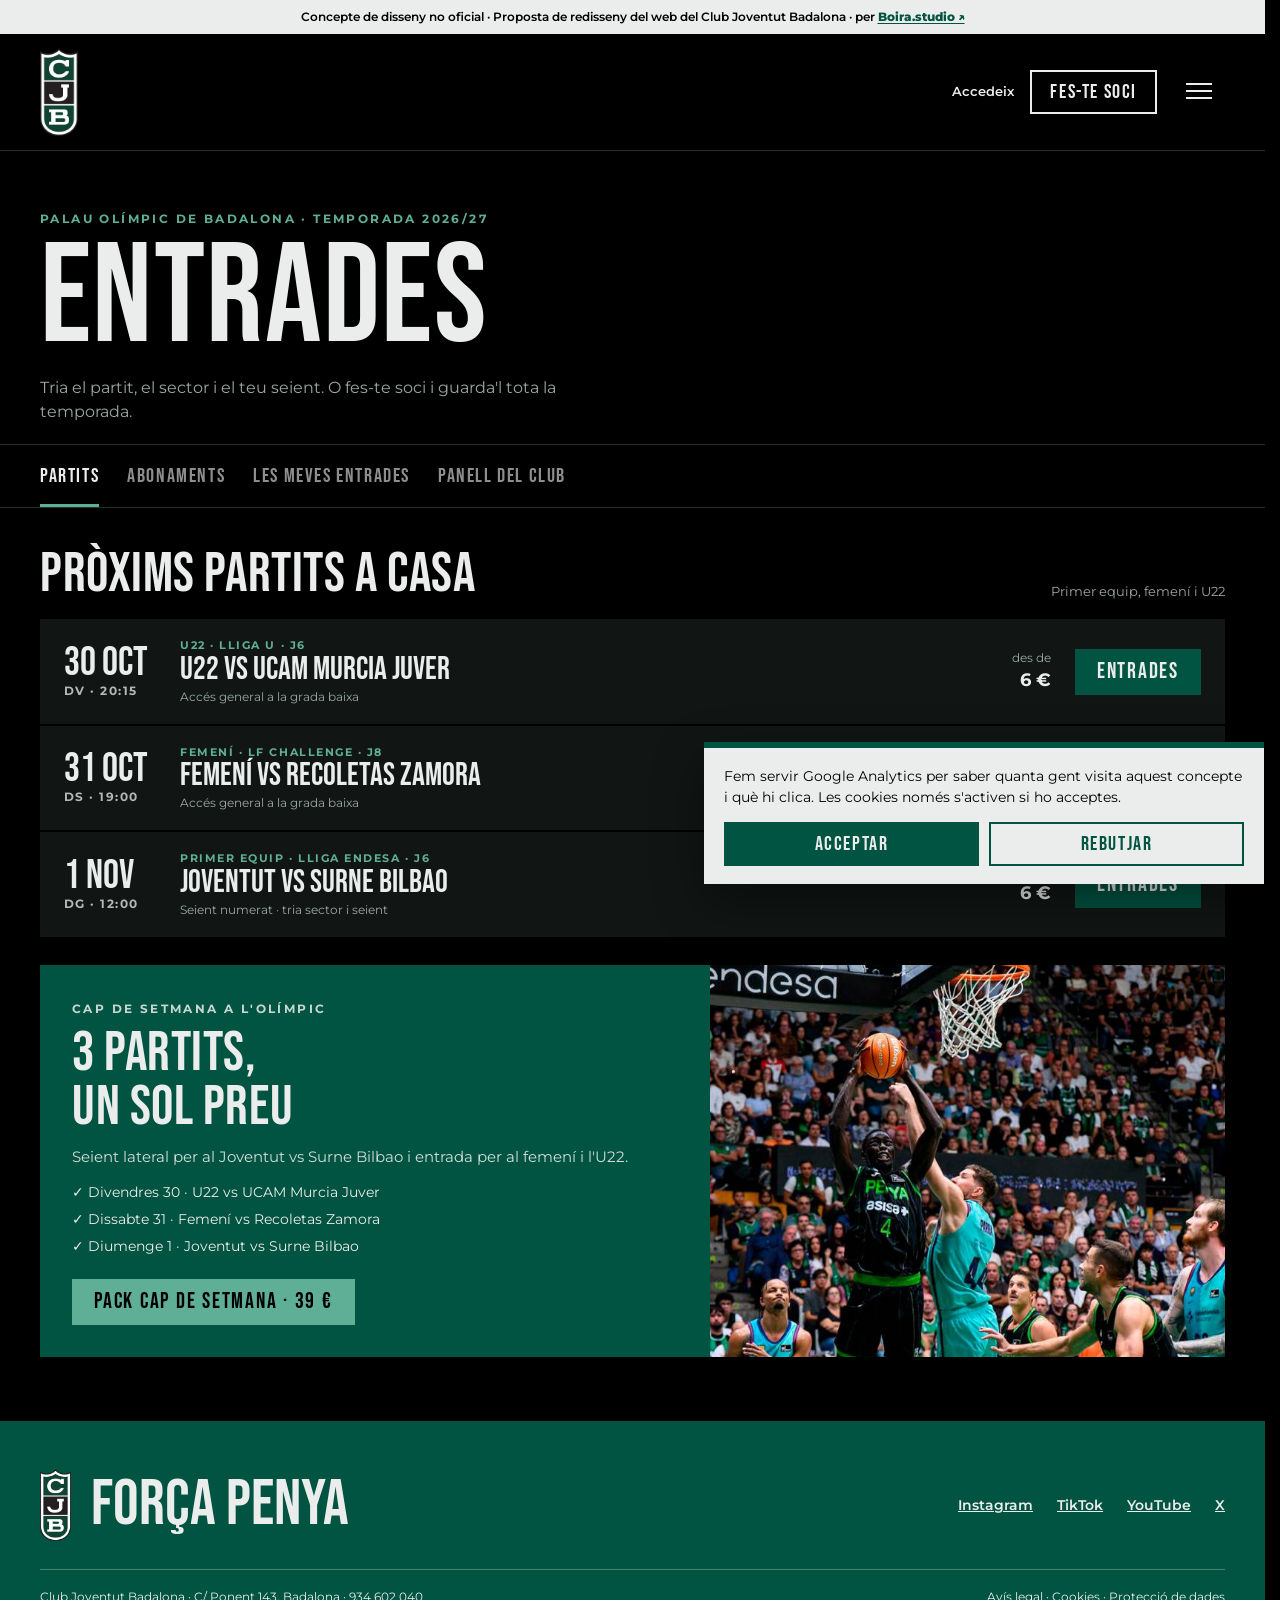
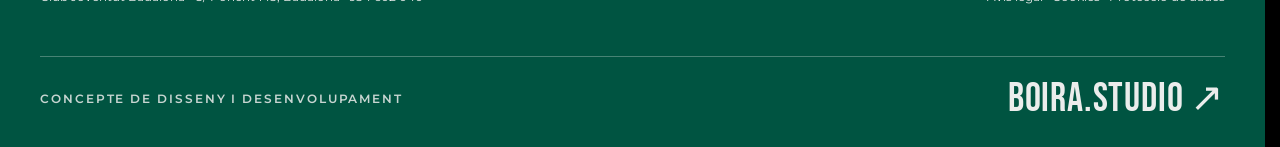
==== entrades.html @ 5206c28e "Taquilla integrada al web: entrades, pack i abonaments - entrades.html es genera a partir de index.h" ====
<!doctype html>
<html lang="ca">
<head>
<meta charset="utf-8">
<!-- Google tag (gtag.js) amb Consent Mode v2 -->
<script>
  window.dataLayer = window.dataLayer || [];
  function gtag(){dataLayer.push(arguments);}
  gtag('consent', 'default', {ad_storage:'denied', ad_user_data:'denied', ad_personalization:'denied', analytics_storage:'denied'});
  try { if (localStorage.getItem('penya-ck') === 'si') gtag('consent', 'update', {analytics_storage:'granted'}); } catch (e) {}
</script>
<script async src="https://www.googletagmanager.com/gtag/js?id=G-VJYQETF1XX"></script>
<script>
  gtag('js', new Date());

  gtag('config', 'G-VJYQETF1XX');
</script>
<meta name="viewport" content="width=device-width, initial-scale=1">
<meta name="robots" content="noindex">
<title>Entrades · Penya · Concepte de web (proposta Boira.studio)</title>
<meta name="description" content="Concepte de taquilla no oficial per al Club Joventut Badalona: tria sector i seient a l'Olímpic, packs i abonaments. Pagament simulat.">
<link rel="canonical" href="https://penya.boira.studio/entrades.html">
<meta property="og:type" content="website">
<meta property="og:site_name" content="Boira.studio">
<meta property="og:locale" content="ca_ES">
<meta property="og:url" content="https://penya.boira.studio/">
<meta property="og:title" content="Així podria ser la Penya · Concepte de web">
<meta property="og:description" content="Entrades, socis i botiga en un sol lloc, amb la marca i la història al centre. Concepte no oficial per Boira.studio.">
<meta property="og:image" content="https://penya.boira.studio/assets/og-penya.jpg">
<meta property="og:image:width" content="1200">
<meta property="og:image:height" content="630">
<meta property="og:image:alt" content="Així podria ser la Penya: concepte de web no oficial del Club Joventut Badalona">
<meta name="twitter:card" content="summary_large_image">
<meta name="twitter:title" content="Així podria ser la Penya · Concepte de web">
<meta name="twitter:description" content="Entrades, socis i botiga en un sol lloc, amb la marca i la història al centre. Concepte no oficial per Boira.studio.">
<meta name="twitter:image" content="https://penya.boira.studio/assets/og-penya.jpg">
<meta name="twitter:image:alt" content="Així podria ser la Penya: concepte de web no oficial del Club Joventut Badalona">
<link rel="icon" type="image/png" href="assets/favicon.png">
<link rel="preconnect" href="https://fonts.googleapis.com">
<link href="https://fonts.googleapis.com/css2?family=Bebas+Neue&amp;family=Montserrat:wght@400;500;600;700&amp;display=swap" rel="stylesheet">
<style>
body{margin:0;background:#000000}
a{color:#EBEDEC}a:hover{color:#ffffff}
.wrap{max-width:1280px;margin:0 auto;padding:0 40px;box-sizing:border-box}
.cd{display:grid;grid-template-columns:repeat(4,minmax(0,1fr));gap:2px}
.score{display:grid;grid-template-columns:minmax(0,1fr) auto minmax(0,1fr) auto;gap:24px;align-items:center}
.cal{display:grid;grid-template-columns:repeat(auto-fill,minmax(230px,1fr));gap:2px}
.wk{display:grid;grid-template-columns:repeat(3,minmax(0,1fr));gap:2px}
.g2{display:grid;grid-template-columns:minmax(0,1fr) minmax(0,1fr);gap:2px}
.g3{display:grid;grid-template-columns:repeat(3,minmax(0,1fr));gap:2px}
.g4{display:grid;grid-template-columns:repeat(4,minmax(0,1fr));gap:2px}
.spot{display:grid;grid-template-columns:minmax(0,1fr) minmax(0,1fr);align-items:stretch}
.arena{display:grid;grid-template-columns:minmax(0,1.5fr) minmax(0,1fr);gap:48px;align-items:center}
.facts{display:grid;grid-template-columns:repeat(2,minmax(0,1fr));gap:2px}
.stage{height:600px;perspective:1600px;display:flex;align-items:center;justify-content:center;overflow:hidden}
.scale3d{transform-style:preserve-3d}
@keyframes spinz{from{transform:rotateZ(0deg)}to{transform:rotateZ(360deg)}}
.spin{position:relative;width:640px;height:520px;transform-style:preserve-3d;animation:spinz 36s linear infinite}
.nospin{position:relative;width:640px;height:520px;transform-style:preserve-3d;transform:rotateZ(-24deg)}
.sm-hide{display:flex}
@media (max-width:900px){
.g2,.g3,.spot,.arena,.wk{grid-template-columns:minmax(0,1fr)}
.g4,.cd{grid-template-columns:repeat(2,minmax(0,1fr))}
.score{grid-template-columns:minmax(0,1fr) auto}
.wrap{padding:0 16px}
.sm-hide{display:none}
.stage{height:380px}
.scale3d{zoom:0.55}
}
</style>
<style>
.seg{background:#000000;color:#EBEDEC;border:0;padding:12px 20px;min-height:44px;font-family:'Bebas Neue',sans-serif;font-size:20px;letter-spacing:0.08em;cursor:pointer}
.seg[aria-pressed="true"]{background:#005441}
.seg:focus-visible,#btn-roof:focus-visible,#btn-spin:focus-visible,a:focus-visible{outline:2px solid #5fae96;outline-offset:2px}
#site-header{position:absolute}
html,body{overflow-x:hidden}
img,video,canvas{max-width:100%}
@media (max-width:1100px){
h1{font-size:112px !important}
h2{font-size:clamp(56px,8vw,96px) !important}
}
@media (max-width:760px){
.bl{display:none}
#site-header>.wrap{height:72px !important}
#site-header img{height:58px !important}
section{padding-top:56px !important;padding-bottom:56px !important}
section:first-of-type{padding-top:106px !important;padding-bottom:0 !important;min-height:0 !important;flex-direction:column !important;align-items:stretch !important;background:#000000}
section:first-of-type>img{position:relative !important;inset:auto !important;height:300px !important;object-position:52% 35% !important;-webkit-mask-image:linear-gradient(180deg,#000 72%,transparent);mask-image:linear-gradient(180deg,#000 72%,transparent)}
section:first-of-type>div:not(.wrap){display:none !important}
section:first-of-type .wrap{position:relative !important;bottom:auto !important;margin-top:-28px}
section:first-of-type .wrap{padding-bottom:20px !important;gap:14px !important}
section:first-of-type .wrap>span{font-size:10px !important;padding:6px 10px !important}
section:first-of-type .wrap>div{gap:12px !important}
section:first-of-type .cd{grid-template-columns:repeat(4,minmax(0,1fr)) !important;max-width:none !important;flex:1 1 100% !important}
section:first-of-type .cd{display:flex !important;flex-wrap:nowrap !important;max-width:none !important;flex:0 0 auto !important;width:auto !important;gap:1px !important;align-self:flex-start}
section:first-of-type .cd>div{display:flex !important;align-items:baseline !important;gap:3px !important;padding:7px 9px !important;white-space:nowrap}
section:first-of-type .cd>div>div:first-child{font-size:22px !important;line-height:1 !important}
section:first-of-type .cd>div>div:last-child{font-size:8px !important;letter-spacing:0.06em !important}
section:first-of-type .wrap>div>div:last-child{width:100%}
section:first-of-type .wrap>div>div:last-child a{padding:14px 20px !important;font-size:22px !important}
section:first-of-type .wrap>div>div:last-child span{font-size:12px !important}
h1{font-size:clamp(52px,16vw,68px) !important}
h2{font-size:clamp(44px,13vw,60px) !important;line-height:0.9 !important}
h3{font-size:44px !important}
p{font-size:16px !important}
.cd>div>div:first-child{font-size:40px !important}
.cd>div{padding:10px 6px !important}
.g4>a{height:260px !important}
.g3>a{height:300px !important}
.wk>div{height:260px !important}
.spot>img{height:420px !important}
.spot>div{padding:40px 16px !important}
.spot span[aria-hidden]{font-size:300px !important}
section.spot{padding:0 !important}
.spot>div{padding:36px 16px 40px !important;gap:18px !important}
.spot>div>div:last-child{gap:10px !important;flex-wrap:nowrap !important}
.spot>div>div:last-child>a{padding:13px 16px !important;font-size:19px !important;white-space:nowrap}
.arena>div:first-child>div:first-child{height:400px !important}
#olimpic .facts span:first-child{font-size:36px !important}
.g2>div{padding:28px 20px !important}
.g2{margin-top:-40px !important}
.g4:has(img[style*="contain"]){display:flex !important;overflow-x:auto;scroll-snap-type:x mandatory;-webkit-overflow-scrolling:touch;gap:10px !important;margin-right:-16px;padding-right:16px;scrollbar-width:none}
.g4:has(img[style*="contain"])::-webkit-scrollbar{display:none}
.g4:has(img[style*="contain"])>a{flex:0 0 78% !important;scroll-snap-align:start}
.g4 .pimg{height:320px !important}
.g4:has(img[style*="contain"])>a>span:first-of-type{font-size:16px !important}
.g4:has(img[style*="contain"])>a>span:last-of-type{font-size:32px !important}
.score span{font-size:26px !important}
footer span[style*="font-size: 64px"]{font-size:40px !important}
}

.burger{display:none;position:relative;width:44px;height:44px;border:0;background:transparent;cursor:pointer;padding:0;flex:0 0 auto}
.burger span{position:absolute;left:10px;right:10px;height:2px;background:#EBEDEC;transition:transform .45s cubic-bezier(.7,0,.2,1),opacity .25s,top .45s cubic-bezier(.7,0,.2,1)}
.burger span:nth-child(1){top:14px}.burger span:nth-child(2){top:21px}.burger span:nth-child(3){top:28px}
body.menu-open .burger span:nth-child(1){top:21px;transform:rotate(45deg)}
body.menu-open .burger span:nth-child(2){opacity:0}
body.menu-open .burger span:nth-child(3){top:21px;transform:rotate(-45deg)}
.menu{position:fixed;inset:0;z-index:55;visibility:hidden;background:#005441 url(assets/grada_poster.jpg) center/cover no-repeat;clip-path:circle(0% at var(--mx,calc(100% - 38px)) var(--my,70px));transition:clip-path .7s cubic-bezier(.7,0,.2,1),visibility 0s linear .7s}
.menu::before{content:"";position:absolute;inset:0;background:linear-gradient(160deg,rgba(0,84,65,.92) 0%,rgba(0,40,31,.82) 45%,rgba(0,0,0,.9) 100%)}
body.menu-open .menu{visibility:visible;clip-path:circle(150% at var(--mx,calc(100% - 38px)) var(--my,70px));transition:clip-path .8s cubic-bezier(.7,0,.2,1),visibility 0s}
.menu-in{position:relative;height:100%;display:flex;flex-direction:column;justify-content:center;gap:28px;padding:120px 24px 32px;box-sizing:border-box;font-family:Montserrat,sans-serif}
.menu ul{list-style:none;margin:0;padding:0;display:flex;flex-direction:column;gap:2px}
.menu ul a{display:inline-block;font-family:'Bebas Neue',sans-serif;font-size:min(52px,6.6vh);line-height:1.02;color:#EBEDEC;text-decoration:none;opacity:0;transform:translateY(40px) skewY(4deg);transition:opacity .5s,transform .6s cubic-bezier(.2,.8,.2,1),color .2s}
.menu ul a:hover{color:#5fae96}
body.menu-open .menu ul a{opacity:1;transform:none}
.menu ul li:nth-child(1) a{transition-delay:.25s}.menu ul li:nth-child(2) a{transition-delay:.3s}.menu ul li:nth-child(3) a{transition-delay:.35s}.menu ul li:nth-child(4) a{transition-delay:.4s}.menu ul li:nth-child(5) a{transition-delay:.45s}.menu ul li:nth-child(6) a{transition-delay:.5s}.menu ul li:nth-child(7) a{transition-delay:.55s}.menu ul li:nth-child(8) a{transition-delay:.6s}
.menu-cta,.menu-foot{display:flex;gap:10px;flex-wrap:wrap;opacity:0;transform:translateY(20px);transition:opacity .5s .6s,transform .6s .6s}
body.menu-open .menu-cta,body.menu-open .menu-foot{opacity:1;transform:none}
.m-btn{flex:1 1 140px;text-align:center;border:2px solid #EBEDEC;color:#EBEDEC;text-decoration:none;padding:14px;font-family:'Bebas Neue',sans-serif;font-size:22px;letter-spacing:.08em}
.m-solid{background:#EBEDEC;color:#005441}
.menu-foot{gap:18px;font-size:13px;font-weight:600}.menu-foot a{color:#EBEDEC}
body.menu-open{overflow:hidden}
html{scrollbar-gutter:stable}
.burger{display:block}
#site-header nav{display:none !important}
#site-header a.sm-hide{display:inline-flex !important}
@media (max-width:420px){#site-header .wrap>div:last-child{gap:10px !important}#site-header a[href="#socis"]{padding:8px 12px !important;font-size:17px !important}}
.menu-side{display:flex;flex-direction:column;gap:22px}
@media (min-width:761px){
.burger{width:52px;height:52px}
#site-header>.wrap{height:116px !important}
#site-header img{height:88px !important}
.burger span{left:13px;right:13px}.burger span:nth-child(1){top:17px}.burger span:nth-child(2){top:24px}.burger span:nth-child(3){top:31px}
body.menu-open .burger span:nth-child(1),body.menu-open .burger span:nth-child(3){top:24px}
.menu-in{max-width:1280px;margin:0 auto;padding:150px 40px 56px;flex-direction:row;align-items:flex-end;justify-content:space-between;gap:48px}
.menu ul a{font-size:clamp(48px,min(6.4vw,10vh),104px);line-height:.96}
.menu-side{width:340px;padding-bottom:12px}
}
.menu::before{z-index:1}
.menu-in{z-index:2}
.menu-media{display:none}
@media (min-width:761px) and (hover:hover){
.menu-media{display:block;position:absolute;inset:0;z-index:0;overflow:hidden}
.menu-media img{position:absolute;inset:0;width:100%;height:100%;object-fit:cover;opacity:0;transform:scale(1.08);filter:grayscale(.2);transition:opacity .7s ease,transform 1.6s cubic-bezier(.2,.8,.2,1)}
.menu-media img.on{opacity:1;transform:scale(1)}
.menu ul:hover a{color:rgba(235,237,236,.32)}
.menu ul a:hover{color:#EBEDEC !important}
.menu ul a{position:relative}
.menu ul a::after{content:"";position:absolute;left:0;bottom:6px;height:4px;width:100%;background:#5fae96;transform:scaleX(0);transform-origin:left;transition:transform .45s cubic-bezier(.2,.8,.2,1)}
.menu ul a:hover::after{transform:scaleX(1)}
}
@media (hover:hover){
a[style*="overflow: hidden"]>img{transition:transform 1.4s cubic-bezier(.2,.8,.2,1),filter .6s}
a[style*="overflow: hidden"]:hover>img{transform:scale(1.06);filter:saturate(1.12) contrast(1.04)}
a[style*="overflow: hidden"]>div[style*="bottom"]{transition:transform .5s cubic-bezier(.2,.8,.2,1)}
a[style*="overflow: hidden"]:hover>div[style*="bottom"]{transform:translateY(-6px)}
a[style*="overflow: hidden"]::after{content:"";position:absolute;left:0;bottom:0;height:4px;width:100%;background:#5fae96;transform:scaleX(0);transform-origin:left;transition:transform .6s cubic-bezier(.2,.8,.2,1)}
a[style*="overflow: hidden"]:hover::after{transform:scaleX(1)}
a:has(.pimg){transition:transform .45s cubic-bezier(.2,.8,.2,1),box-shadow .45s}
a:has(.pimg):hover{transform:translateY(-6px);box-shadow:0 18px 40px rgba(0,0,0,.45)}
.pimg .worn{clip-path:circle(0% at var(--x,50%) var(--y,50%));transition:clip-path .8s cubic-bezier(.2,.8,.2,1)}
.pimg .worn-img{transform:scale(1.12);transition:transform 1.4s cubic-bezier(.2,.8,.2,1)}
a:hover .pimg .worn{clip-path:circle(142% at var(--x,50%) var(--y,50%))}
a:hover .pimg .worn-img{transform:scale(1)}
.pimg .prod{transition:transform .9s cubic-bezier(.2,.8,.2,1)}
a:hover .pimg .prod{transform:scale(.92)}
.spot>img{transition:filter .8s}
.spot:hover>img{filter:contrast(1.06) saturate(1.1)}
}
@media (prefers-reduced-motion:reduce){.menu,.menu ul a,.menu-cta,.menu-foot,.burger span{transition:none !important}}

a[style*="padding"][style*="background"],a[style*="border: 2px solid"],.m-btn,.seg,#btn-roof,#btn-spin{transition:background-color .25s ease,color .25s ease,border-color .25s ease}
a[style*="background: #005441"][style*="padding"]:hover,a[style*="background:#005441"][style*="padding"]:hover,
a[style*="background: #000000"][style*="padding"]:hover,
a[style*="background: #5fae96"]:hover,
a[style*="border: 2px solid #EBEDEC"]:hover,
.m-btn:hover,#btn-roof:hover,#btn-spin:hover{background:#EBEDEC !important;color:#005441 !important;border-color:#EBEDEC !important}
div[style*="background: #EBEDEC"] a[style*="background: #005441"]:hover,.m-solid:hover{background:#000000 !important;color:#EBEDEC !important;border-color:#000000 !important}
.seg[aria-pressed="false"]:hover{background:#1f2a27}
.shop-nav{display:none;gap:8px}
.shop-arrow{width:52px;height:52px;border:2px solid rgba(235,237,236,.6);background:transparent;color:#EBEDEC;font-size:22px;cursor:pointer;transition:background .25s,border-color .25s}
.shop-arrow:hover{background:#005441;border-color:#005441}
@media (min-width:761px){
.shop-nav{display:flex}
.g4:has(img[style*="contain"]){display:flex !important;overflow-x:auto;scroll-snap-type:x mandatory;scroll-behavior:smooth;gap:16px !important;scrollbar-width:none;padding-bottom:12px}
.g4:has(img[style*="contain"])::-webkit-scrollbar{display:none}
.g4:has(img[style*="contain"])>a{flex:0 0 calc((100% - 32px) / 2.6) !important;scroll-snap-align:start;padding:0 0 22px !important;gap:14px !important}
.g4 .pimg{height:auto !important;aspect-ratio:1/1;width:100%}
.g4:has(img[style*="contain"])>a>span{padding:0 22px}
.g4:has(img[style*="contain"])>a>span:first-of-type{font-size:18px !important}
.g4:has(img[style*="contain"])>a>span:last-of-type{font-size:34px !important}
}

.pimg{position:relative;overflow:hidden;background:#ffffff;width:100%;height:240px;flex:0 0 auto}
.pimg>img.prod{position:absolute;inset:0;width:100% !important;height:100% !important;object-fit:contain}
.pimg .worn{position:absolute;inset:0;overflow:hidden}
.pimg .worn-img{position:absolute;inset:0;width:100%;height:100%;object-fit:cover}
.pimg .worn-tag{position:absolute;left:12px;bottom:12px;background:#005441;color:#EBEDEC;font-family:Montserrat,sans-serif;font-size:11px;font-weight:700;letter-spacing:.14em;text-transform:uppercase;padding:6px 10px}
</style>
<style>
@media (max-width:760px){
#marcador{display:none !important}
#calendari{padding-top:40px !important;padding-bottom:40px !important}
#calendari .wrap{gap:14px !important}
#calendari h2{font-size:44px !important}
#calendari [role="group"]{flex-wrap:nowrap !important;overflow-x:auto;scrollbar-width:none;background:transparent !important;gap:6px !important;margin:0 -16px;padding:0 16px;width:calc(100% + 32px);box-sizing:border-box}
#calendari [role="group"]::-webkit-scrollbar{display:none}
#calendari .seg{flex:0 0 auto;min-height:34px;padding:7px 12px;font-size:15px;border:1px solid rgba(235,237,236,.35)}
#calendari .seg[aria-pressed="true"]{border-color:#005441}
#match-list>div{display:grid !important;grid-template-columns:auto minmax(0,1fr) auto;gap:4px 12px !important;padding:12px 14px !important;align-items:center !important}
#match-list>div>div:first-child{min-width:0 !important;grid-column:1;grid-row:1 / span 2}
#match-list>div>div:first-child>span:first-child{font-size:26px !important}
#match-list>div>div:first-child>span:last-child{font-size:10px !important}
#match-list>div>div:nth-child(2){flex:none !important;gap:8px !important;grid-column:2;grid-row:1;min-width:0}
#match-list>div>div:nth-child(2){flex-wrap:wrap !important}
#match-list>div>div:nth-child(2)>span:last-child{font-size:19px !important;line-height:1 !important}
#match-list>div>div:nth-child(2)>span:first-child{font-size:9px !important;padding:3px 6px !important}
#match-list>div>a{grid-column:3;grid-row:1 / span 2;padding:9px 12px !important;font-size:16px !important}
#match-list>div>span.sm-hide{display:block !important;grid-column:2;grid-row:2;font-size:11px !important;margin-top:-2px}
#calendari .wrap>a:last-child{font-size:13px !important}
section:has(>.wrap>div>h2>span){padding-top:8px !important}
}
</style>
<style>
#ck{position:fixed;left:16px;right:16px;bottom:16px;z-index:70;max-width:520px;margin-left:auto;background:#EBEDEC;color:#000;font-family:Montserrat,sans-serif;padding:18px 20px;box-shadow:0 18px 50px rgba(0,0,0,.45);border-top:6px solid #005441;display:none}
#ck.on{display:block;animation:ckin .5s cubic-bezier(.2,.8,.2,1)}
@keyframes ckin{from{transform:translateY(20px);opacity:0}to{transform:none;opacity:1}}
#ck p{margin:0 0 14px;font-size:14px;line-height:1.5}
#ck .ck-b{display:flex;gap:10px;flex-wrap:wrap}
#ck button{flex:1 1 140px;min-height:44px;border:2px solid #005441;font-family:'Bebas Neue',sans-serif;font-size:20px;letter-spacing:.08em;cursor:pointer;transition:background-color .25s,color .25s}
#ck .ck-ok{background:#005441;color:#EBEDEC}#ck .ck-ok:hover{background:#000;border-color:#000}
#ck .ck-no{background:transparent;color:#005441}#ck .ck-no:hover{background:#005441;color:#EBEDEC}

@media (min-width:1100px){
section:first-of-type{min-height:max(820px,min(calc(100vh - 34px),56.25vw)) !important}
}
@media (min-width:1500px){
section:first-of-type>img{left:auto !important;right:0 !important;width:66% !important;object-position:52% 18% !important;-webkit-mask-image:linear-gradient(90deg,transparent 0,#000 30%);mask-image:linear-gradient(90deg,transparent 0,#000 30%)}
section:first-of-type{background:#000}
section:first-of-type h1{font-size:clamp(152px,8.4vw,230px) !important}
section:first-of-type>.wrap{max-width:min(1680px,88vw) !important}
}
@view-transition{navigation:auto}
#site-header{view-transition-name:site-header}
a.boira{color:#005441;font-weight:800;text-decoration:underline;text-underline-offset:2px;white-space:nowrap}
a.boira:hover{color:#000}
.boira-credit{display:flex;justify-content:space-between;align-items:center;gap:16px;flex-wrap:wrap;margin-top:22px;padding-top:22px;border-top:1px solid rgba(235,237,236,.3)}
.boira-credit>span{font-size:12px;font-weight:600;letter-spacing:.16em;text-transform:uppercase;opacity:.85}
.boira-credit a{font-family:'Bebas Neue',sans-serif;font-size:40px;line-height:1;letter-spacing:.02em;color:#EBEDEC;text-decoration:none;transition:color .25s}
.boira-credit a:hover{color:#000}
</style>
<style>

:root{--bg:#000;--card:#111614;--card2:#161c1b;--line:#26302d;--ink:#EBEDEC;--mut:#9aa8a3;--g:#005441;--acc:#5fae96;--blue:#7aa7ff}
h1,h2,h3,.bb{font-family:"Bebas Neue",Impact,sans-serif;font-weight:400;letter-spacing:.01em;line-height:.95}
a{color:inherit}
button{font:inherit;cursor:pointer;border:0;background:none;color:inherit}
button:focus-visible,a:focus-visible,select:focus-visible,input:focus-visible{outline:2px solid var(--acc);outline-offset:2px}
input,select{font:inherit;color:inherit}
.kicker{font-size:12px;font-weight:700;letter-spacing:.2em;text-transform:uppercase;color:var(--acc)}
.pagehead h1{font-size:clamp(72px,11vw,150px) !important;line-height:.9}
main{padding:28px 0 40px}
.sec-title{display:flex;justify-content:space-between;align-items:end;gap:16px;margin:8px 0 18px;flex-wrap:wrap}
#app .sec-title h2{font-size:clamp(40px,5vw,56px) !important}
.sec-title span{font-size:13px;color:var(--mut)}
.list{display:flex;flex-direction:column;gap:2px}
.mrow{background:var(--card);padding:18px 24px;display:flex;align-items:center;gap:24px;flex-wrap:wrap;width:100%;text-align:left;transition:background .2s}
.mrow:hover{background:var(--card2)}
.mrow .d{display:flex;flex-direction:column;min-width:92px}
.mrow .d b{font-family:"Bebas Neue";font-weight:400;font-size:40px;line-height:.95}
.mrow .d i{font-style:normal;font-size:12px;font-weight:700;letter-spacing:.12em;text-transform:uppercase;opacity:.75}
.mrow .who{flex:1 1 260px;min-width:0}
.mrow .who small{display:block;font-size:11px;font-weight:700;letter-spacing:.14em;text-transform:uppercase;color:var(--acc)}
.mrow .who b{font-family:"Bebas Neue";font-weight:400;font-size:32px;line-height:1}
.mrow .who em{font-style:normal;font-size:12px;color:var(--mut);display:block;margin-top:2px}
.mrow .pr{font-size:12px;color:var(--mut);text-align:right}
.mrow .pr b{display:block;font-size:18px;color:var(--ink)}
.btn{display:inline-block;background:var(--g);color:var(--ink);text-decoration:none;padding:12px 22px;font-family:"Bebas Neue";font-size:22px;letter-spacing:.08em;line-height:1}
.btn:disabled{background:#28302d;color:#6c7773;cursor:not-allowed}
.btn.ghost{background:transparent;border:2px solid var(--ink);padding:10px 20px}
.btn.acc{background:var(--acc);color:#000}
.btn.full{display:block;width:100%;text-align:center;padding:16px}
.tag{display:inline-block;font-size:10px;font-weight:700;letter-spacing:.14em;text-transform:uppercase;padding:4px 8px;background:var(--g);margin-right:6px}
.tag.hot{background:var(--acc);color:#000}
.pack{margin-top:28px;display:grid;grid-template-columns:1.3fr 1fr;background:var(--g);overflow:hidden}
.pack .txt{padding:32px}
.pack h3{font-size:56px;margin:8px 0 12px}
.pack ul{list-style:none;display:grid;gap:6px;margin:14px 0 22px;font-size:14px}
.pack img{width:100%;height:100%;object-fit:cover;display:block;min-height:220px}
.back{font-size:13px;font-weight:600;color:var(--acc);display:inline-flex;gap:6px;margin-bottom:14px}
.hero{padding:6px 0 22px}
#app .hero h2{font-size:clamp(44px,7vw,84px) !important}
.hero .meta{color:var(--mut);font-size:14px;margin-top:6px}
.cols{display:grid;gap:16px;grid-template-columns:minmax(0,1fr)}
.cols>*,.card,.side{min-width:0}
@media (min-width:980px){.cols{grid-template-columns:minmax(0,1.05fr) minmax(0,1fr);align-items:start}.cols>.side{position:sticky;top:74px}}
.card{background:var(--card);padding:22px;margin-bottom:16px}
.card h3{font-size:30px;margin-bottom:12px}
.card h3 small{font-family:Montserrat;font-size:12px;color:var(--mut);letter-spacing:0;margin-left:6px}
.muted{color:var(--mut);font-size:13px}
svg.map{width:100%;height:auto;display:block;max-width:440px;margin:0 auto;touch-action:manipulation}
.sec{cursor:pointer;transition:opacity .15s}
.sec:hover{opacity:.85}
.sec.off{cursor:not-allowed}
.lbl{pointer-events:none;font-family:Montserrat;font-weight:700}
.hint{font-size:12px;color:var(--mut);text-align:center;margin:6px 0 4px}
.zlist{display:grid;gap:2px;margin-top:14px}
.zbtn{display:flex;justify-content:space-between;align-items:center;gap:12px;padding:12px 14px;background:#0b0f0e;border-left:4px solid transparent;text-align:left;width:100%}
.zbtn.on{border-left-color:var(--acc);background:#18201e}
.zbtn[disabled]{opacity:.4;cursor:not-allowed}
.zbtn b{display:block;font-size:14px}
.zbtn small{color:var(--mut);font-size:12px}
.zbtn .p{font-family:"Bebas Neue";font-size:24px;white-space:nowrap}
.dot{display:inline-block;width:10px;height:10px;margin-right:8px;vertical-align:middle}
.selinfo{display:flex;align-items:center;gap:14px;background:var(--g);padding:14px 16px;margin-top:14px}
.selinfo .num{font-family:"Bebas Neue";font-size:52px;line-height:.85}
.selinfo small{display:block;font-size:11px;opacity:.85;text-transform:uppercase;letter-spacing:.12em}
.selinfo .p{margin-left:auto;font-family:"Bebas Neue";font-size:30px}
.court{background:#c9a173;color:#3d2a12;font-size:10px;font-weight:700;letter-spacing:.16em;text-align:center;padding:5px;margin-bottom:10px}
.seats{overflow-x:auto;padding:2px 0 8px;-webkit-overflow-scrolling:touch}
.srow{display:flex;gap:3px;justify-content:center;margin:0 auto 3px;min-width:max-content}
.rn{width:18px;font-size:9px;color:var(--mut);display:grid;place-items:center;font-weight:700}
.st{width:23px;height:23px;font-size:9px;font-weight:700;border:1.5px solid var(--acc);color:var(--acc);padding:0;display:grid;place-items:center}
.st:hover:not(.tk){background:rgba(95,174,150,.18)}
.st.tk{background:#1b211f;border-color:#1b211f;color:#3e4946;cursor:not-allowed}
.st.acc{border-color:var(--blue);color:var(--blue)}
.st.on{background:var(--acc);color:#000;border-color:var(--acc)}
.st.acc.on{background:var(--blue);border-color:var(--blue);color:#000}
.legend{display:flex;gap:14px;flex-wrap:wrap;font-size:11px;color:var(--mut);margin-top:10px}
.legend span{display:inline-flex;align-items:center;gap:6px}
.legend i{width:12px;height:12px;border:1.5px solid var(--acc);display:inline-block}
.row{display:flex;justify-content:space-between;align-items:center;gap:10px;padding:12px 0;border-bottom:1px solid var(--line)}
.row:last-child{border:0}
.mini{padding:7px 8px;border:1px solid var(--line);background:#0b0f0e;font-size:12px}
.x{width:30px;height:30px;background:#1f2725;font-size:12px;flex:none}
.step{display:flex;align-items:center;gap:12px}
.step button{width:36px;height:36px;border:1.5px solid var(--acc);color:var(--acc);font-size:18px;font-weight:600}
.step button:disabled{opacity:.3}
.step span{min-width:18px;text-align:center;font-weight:700}
.plans{display:grid;gap:2px;grid-template-columns:repeat(auto-fit,minmax(260px,1fr))}
.plan{background:var(--card);padding:26px;text-align:left;display:flex;flex-direction:column;gap:10px;min-height:240px;transition:background .2s}
.plan:hover{background:var(--card2)}
.plan.feat{background:var(--g)}
.plan.feat:hover{background:#00634d}
.plan h3{font-size:40px}
.plan .from{margin-top:auto;display:flex;align-items:baseline;gap:8px}
.plan .from b{font-family:"Bebas Neue";font-weight:400;font-size:44px;line-height:1}
.plan .from span{font-size:12px;opacity:.8}
.perks{list-style:none;display:grid;gap:4px;font-size:13px;opacity:.9}
label{display:block;font-size:12px;font-weight:600;margin:14px 0 6px}
.field{width:100%;padding:13px;border:1px solid var(--line);background:#0b0f0e}
.check{display:flex;gap:10px;align-items:flex-start;font-size:13px;margin-top:16px;font-weight:400}
.err{color:#ff8a80;font-size:13px;margin-top:8px}
.paybox{border:1px dashed #3a4542;padding:14px;font-size:13px;color:var(--mut);margin-top:16px;text-align:center}
.tickets{display:grid;gap:14px;grid-template-columns:repeat(auto-fill,minmax(300px,1fr))}
.ticket{background:var(--ink);color:#000;overflow:hidden}
.ticket .top{background:var(--g);color:var(--ink);padding:16px 18px;display:flex;justify-content:space-between;gap:10px}
.ticket .top img{height:46px;width:auto}
.ticket .top small{font-size:11px;opacity:.85;letter-spacing:.08em;text-transform:uppercase}
.ticket .top h4{font-family:"Bebas Neue";font-weight:400;font-size:30px;line-height:.95;margin:4px 0}
.ticket .body{display:flex;gap:16px;padding:18px;align-items:center;border-top:2px dashed #b9c1be}
.ticket .body svg{width:100px;height:100px;flex:none}
.ticket .seat{display:flex;gap:14px;margin-top:8px}
.ticket .seat div{font-size:10px;color:#5d6663;text-transform:uppercase;letter-spacing:.06em}
.ticket .seat b{display:block;font-family:"Bebas Neue";font-size:26px;font-weight:400;color:#000;letter-spacing:0;line-height:1}
.ticket .code{font-family:ui-monospace,monospace;font-size:12px;font-weight:700;margin-top:6px}
.ok{width:72px;height:72px;border-radius:50%;background:var(--acc);color:#000;display:grid;place-items:center;margin:20px auto 12px;font-size:36px}
.center{text-align:center}
.kpis{display:grid;grid-template-columns:repeat(auto-fit,minmax(160px,1fr));gap:2px;margin-bottom:16px}
.kpi{background:var(--card);padding:22px}
.kpi b{font-family:"Bebas Neue";font-size:48px;font-weight:400;display:block;line-height:1}
.kpi span{font-size:12px;color:var(--mut)}
.occ{height:6px;background:#222a28;overflow:hidden;margin-top:8px}
.occ i{display:block;height:100%;background:var(--acc)}
.empty{text-align:center;color:var(--mut);padding:48px 10px}
.spinner{width:18px;height:18px;border:3px solid rgba(255,255,255,.35);border-top-color:#fff;border-radius:50%;display:inline-block;animation:s .7s linear infinite;vertical-align:middle}
@keyframes s{to{transform:rotate(360deg)}}
#bar{position:fixed;left:0;right:0;bottom:0;z-index:9}
#bar .wrap{padding-top:12px;padding-bottom:12px}
#bar .in{background:#0b0f0e;border-top:1px solid var(--line)}
#bar .wrap{display:flex;justify-content:space-between;align-items:center;gap:12px;padding-top:12px;padding-bottom:12px}
#bar .tot{font-size:12px;color:var(--mut)}
#bar .tot b{display:block;font-family:"Bebas Neue";font-weight:400;font-size:32px;color:var(--ink);line-height:1}
@media (prefers-reduced-motion:reduce){*{transition:none !important;animation:none !important}}

body{font-family:Montserrat,system-ui,sans-serif;color:var(--ink);font-size:15px;line-height:1.5}
:where(#app,.pagehead,#bar) :where(*){box-sizing:border-box;margin:0;padding:0}
:where(#sub) :where(button){padding:0}
#app,.pagehead{font-family:Montserrat,sans-serif}
#app a:hover{color:inherit}
#site-header{border-bottom:1px solid var(--line)}
.pagehead{padding-top:56px;padding-bottom:20px}
.pagehead .lead{color:var(--mut);max-width:560px;margin-top:14px;font-size:16px}
#sub{position:sticky;top:0;z-index:8;background:rgba(0,0,0,.9);backdrop-filter:blur(8px);-webkit-backdrop-filter:blur(8px);border-bottom:1px solid var(--line);border-top:1px solid var(--line)}
#sub .wrap{display:flex;gap:28px;overflow-x:auto;scrollbar-width:none}
#sub .wrap::-webkit-scrollbar{display:none}
#sub button{font-family:"Bebas Neue",sans-serif;font-size:20px;letter-spacing:.08em;padding:16px 0 13px;border-bottom:3px solid transparent;white-space:nowrap;opacity:.6;display:flex;gap:8px;align-items:center;transition:opacity .2s,border-color .2s}
#sub button:hover{opacity:1}
#sub button.on{opacity:1;border-color:var(--acc)}
#sub .badge{font-family:Montserrat;font-size:11px;font-weight:700;background:var(--acc);color:#000;border-radius:99px;padding:1px 7px;letter-spacing:0}
#app{padding-top:32px;padding-bottom:64px}
#app>*{animation:fadein .35s ease both}
@keyframes fadein{from{opacity:0;transform:translateY(8px)}to{opacity:1;transform:none}}
@view-transition{navigation:auto}
#site-header{view-transition-name:site-header}
@media (max-width:760px){
  .pagehead{padding-top:28px;padding-bottom:12px}
  #sub .wrap{gap:22px}
  #sub button{font-size:18px;padding:13px 0 10px}
  .mrow{padding:16px;gap:14px}
  .mrow .d{min-width:64px}
  .mrow .d b{font-size:32px}
  .mrow .who b{font-size:26px}
  .mrow .pr{display:none}
  .mrow .btn{width:100%;text-align:center}
  .pack{grid-template-columns:1fr}
  .pack img{min-height:180px;max-height:200px}
  .pack .txt{padding:24px}
  .pack h3{font-size:44px}
  .card{padding:16px}
  #app{padding-top:22px;padding-bottom:48px}
}

#app ul{list-style:none}
#app button{text-align:inherit}
.pagehead h1{margin:6px 0 0}

</style>
</head>
<body>
<div style="background: #EBEDEC; color: #000000; font-family: Montserrat, sans-serif; font-size: 12px; font-weight: 600; text-align: center; padding: 8px 16px; position: relative; z-index: 20">Concepte de disseny no oficial<span class="bl"> · Proposta de redisseny del web del Club Joventut Badalona</span> · per <a class="boira" href="https://boira.studio/?utm_source=penya-concepte&amp;utm_medium=referral&amp;utm_campaign=concepte-penya&amp;utm_content=banner" target="_blank" rel="noopener">Boira.studio ↗</a></div>
<div style="font-family: Montserrat, sans-serif; color: #EBEDEC; background: #000000">

<header id="site-header" style="position: relative; z-index: 5">
<div class="wrap" style="display: flex; justify-content: space-between; align-items: center; height: 96px; gap: 24px">
<div style="display: flex; align-items: center; gap: 36px">
<img src="assets/escut.png" alt="Escut del Club Joventut Badalona" style="height: 64px; width: auto; display: block">
<nav class="sm-hide" aria-label="Principal" style="gap: 28px; font-family: 'Bebas Neue', sans-serif; font-size: 20px; letter-spacing: 0.08em">
<a href="index.html#calendari" style="text-decoration: none">Partits</a>
<a href="#" style="text-decoration: none">Equips</a>
<a href="#" style="text-decoration: none">Cantera</a>
<a href="index.html#olimpic" style="text-decoration: none">L'Olímpic</a>
<a href="#" style="text-decoration: none">Botiga</a>
</nav>
</div>
<div style="display: flex; align-items: center; gap: 16px">
<a href="#" class="sm-hide" style="font-size: 13px; font-weight: 600; text-decoration: none">Accedeix</a>
<a href="index.html#socis" style="border: 2px solid #EBEDEC; text-decoration: none; padding: 10px 18px; font-family: 'Bebas Neue', sans-serif; font-size: 20px; letter-spacing: 0.08em; line-height: 1">Fes-te soci</a>
<button type="button" class="burger" id="burger" aria-label="Obre el menú" aria-expanded="false" aria-controls="menu"><span></span><span></span><span></span></button>
</div>
</div>
</header>
<div id="menu" class="menu" aria-hidden="true">
<div class="menu-media" aria-hidden="true"><img src="assets/esmaixada.jpg" alt="" data-i="0" loading="lazy"><img src="assets/menu_equips.jpg" alt="" data-i="1" loading="lazy"><img src="assets/menu_cantera.jpg" alt="" data-i="2" loading="lazy"><img src="assets/menu_historia.jpg" alt="" data-i="3" loading="lazy"><img src="assets/menu_olimpic.jpg" alt="" data-i="4" loading="lazy"><img src="assets/menu_botiga.jpg" alt="" data-i="5" loading="lazy"><img src="assets/menu_socis.jpg" alt="" data-i="6" loading="lazy"><img src="assets/grup.jpg" alt="" data-i="7" loading="lazy"></div>
<nav aria-label="Menú principal" class="menu-in">
<ul><li><a href="index.html#calendari" data-i="0">Pròxims partits</a></li><li><a href="#" data-i="1">Equips</a></li><li><a href="#" data-i="2">Cantera</a></li><li><a href="#" data-i="3">Història</a></li><li><a href="index.html#olimpic" data-i="4">L'Olímpic</a></li><li><a href="#" data-i="5">Botiga</a></li><li><a href="index.html#socis" data-i="6">Socis</a></li><li><a href="#" data-i="7">Notícies</a></li></ul>
<div class="menu-side"><div class="menu-cta"><a href="entrades.html" class="m-btn m-solid">Entrades</a><a href="#" class="m-btn">Botiga</a></div>
<div class="menu-foot"><a href="#">Instagram</a><a href="#">TikTok</a><a href="#">YouTube</a><a href="#">X</a></div></div>
</nav>
</div>

<div class="wrap pagehead">
<span class="kicker">Palau Olímpic de Badalona · Temporada 2026/27</span>
<h1>Entrades</h1>
<p class="lead">Tria el partit, el sector i el teu seient. O fes-te soci i guarda'l tota la temporada.</p>
</div>
<nav id="sub" aria-label="Entrades i abonaments"><div class="wrap" id="subin"></div></nav>
<main class="wrap" id="app"></main>
<footer style="background: #005441; padding: 48px 0 28px">
<div class="wrap" style="display: flex; flex-direction: column; gap: 28px">
<div style="display: flex; justify-content: space-between; align-items: center; gap: 24px; flex-wrap: wrap">
<div style="display: flex; align-items: center; gap: 20px">
<img src="assets/escut.png" alt="Escut del Club Joventut Badalona" style="height: 72px; width: auto; display: block">
<span style="font-family: 'Bebas Neue', sans-serif; font-size: 64px; line-height: 1">Força Penya</span>
</div>
<div style="display: flex; gap: 24px; flex-wrap: wrap; font-size: 14px; font-weight: 600">
<a href="#">Instagram</a>
<a href="#">TikTok</a>
<a href="#">YouTube</a>
<a href="#">X</a>
</div>
</div>
<div style="display: flex; justify-content: space-between; gap: 16px; flex-wrap: wrap; font-size: 12px; border-top: 1px solid rgba(235,237,236,0.3); padding-top: 18px">
<span>Club Joventut Badalona · C/ Ponent 143, Badalona · 934 602 040</span>
<span>Avís legal · Cookies · Protecció de dades</span></div>
<div class="boira-credit"><span>Concepte de disseny i desenvolupament</span><a href="https://boira.studio/?utm_source=penya-concepte&amp;utm_medium=referral&amp;utm_campaign=concepte-penya&amp;utm_content=entrades-footer" target="_blank" rel="noopener">Boira.studio <span aria-hidden="true">↗</span></a>
</div>
</div>
</footer>
</div>
<div id="bar"></div>
<script>

/* =========================================================
   Dades d'exemple (alineades amb la home del concepte)
   ========================================================= */
const ZONES=[
 {id:'pista',name:'Pista',desc:'Seients a peu de pista, laterals',price:60,season:690,color:'#5fae96',txt:'#000'},
 {id:'latbaix',name:'Lateral baix',desc:'Anell inferior, vista central',price:38,season:470,color:'#2f8a70',txt:'#fff'},
 {id:'baix',name:'Fons i córner baix',desc:'Anell inferior, darrere les cistelles',price:26,season:390,color:'#00664f',txt:'#EBEDEC'},
 {id:'latalt',name:'Lateral alt',desc:'Anell superior, vista central',price:20,season:340,color:'#1f4a40',txt:'#EBEDEC'},
 {id:'alt',name:'Fons alt',desc:'Anell superior, el preu més assequible',price:14,season:290,color:'#2a3633',txt:'#cfd8d5'}
];
const TYPES=[{id:'adult',name:'Adult',f:1},{id:'jove',name:'Jove (14–25)',f:.7},{id:'infantil',name:'Infantil (<14)',f:.4}];
const MATCHES=[
 {id:'u22-ucam',team:'U22',date:'2026-10-30T20:15',rival:'UCAM Murcia Juver',comp:'Lliga U · J6',seated:false,ga:{adult:6,jove:4,infantil:0},gaCap:1500},
 {id:'fem-zamora',team:'Femení',date:'2026-10-31T19:00',rival:'Recoletas Zamora',comp:'LF Challenge · J8',seated:false,ga:{adult:8,jove:5,infantil:0},gaCap:2500},
 {id:'masc-bilbao',team:'Primer equip',date:'2026-11-01T12:00',rival:'Surne Bilbao',comp:'Lliga Endesa · J6',seated:true,tier:1,tag:'Matchday'}
];
const PACK={id:'pack',name:'Pack cap de setmana',price:39,match:'masc-bilbao',extra:['u22-ucam','fem-zamora'],zones:['latbaix','latalt']};
const PLANS=[
 {id:'soci',name:'Soci CJB',desc:'El teu seient a l\'Olímpic',perks:['Els 17 partits de Lliga Endesa i tota la BCL a casa','Seient fix i carnet digital al mòbil','Prioritat per a Copa i play-off','15% de descompte a la botiga'],f:1,persons:1,feat:true},
 {id:'jove',name:'Soci jove',desc:'De 14 a 25 anys',perks:['Tot el que inclou el Soci CJB','Preu reduït fins als 25 anys'],f:.6,persons:1},
 {id:'infantil',name:'Soci infantil',desc:'Menors de 14 anys',perks:['Tot el que inclou el Soci CJB','Kit de benvinguda'],f:95/290,persons:1},
 {id:'familiar',name:'Pack familiar',desc:'2 adults + 2 infants menors de 14',perks:['4 carnets amb seients junts','Un sol pagament'],f:2.4,persons:4},
 {id:'solidari',name:'Aficionat solidari',desc:'Penya Arreu · per als penyistes que viuen lluny',perks:['5 partits a l\'Olímpic a triar','Carnet digital i contingut exclusiu','10 € van a la Fundació Joventut'],flat:59,persons:1,noSeat:true}
];

/* =========================================================
   Sectors del Palau Olímpic (0° = dalt, sentit horari)
   ========================================================= */
const SECTORS=[];
function ring(ids,r0,r1,step,kind,cap){ids.forEach((id,i)=>SECTORS.push({id:String(id),r0,r1,a0:i*step,a1:(i+1)*step,ring:kind,cap}))}
ring([57,58,59,60,61,62,39,40,41,42,43,44,45,46,47,48,49,50,51,52,53,54,55,56],.77,.97,15,'outer',220);
ring([20,21,22,23,24,1,0,2,3,4,5,6,7,8,9,10,11,12,13,14,15,16,17,18,19],.55,.74,14.4,'middle',230);
[['37',0,40,200],['25',55,72.5,90],['26',72.5,90,90],['27',90,107.5,90],['28',107.5,125,90],['29',140,180,200],['30',180,220,200],
 ['32',235,252.5,90],['33',252.5,270,90],['34',270,287.5,90],['35',287.5,305,90],['36',320,360,200]]
 .forEach(([id,a0,a1,cap])=>SECTORS.push({id,r0:.40,r1:.52,a0,a1,ring:'inner',cap}));
SECTORS.forEach(s=>{const c=(s.a0+s.a1)/2,lat=(c>45&&c<135)||(c>225&&c<315);
  s.zone=s.ring==='inner'?(lat?'pista':'baix'):s.ring==='middle'?(lat?'latbaix':'baix'):(lat?'latalt':'alt')});
const SEC=id=>SECTORS.find(s=>s.id===id);
function layout(s){if(s._lay)return s._lay;
  const R=s.ring==='inner'?(s.zone==='pista'?6:10):14,base=Math.round(s.cap/R),rows=[];
  for(let i=0;i<R;i++)rows.push(base-2+Math.round(i*4/(R-1)));return s._lay=rows}
SECTORS.forEach(s=>{s.cap=layout(s).reduce((a,b)=>a+b,0)});
const isAcc=(s,row,seat)=>s.ring==='middle'&&row===1&&seat<=2;
const CAP=SECTORS.reduce((a,s)=>a+s.cap,0);

/* =========================================================
   Estat i persistència (només en aquest navegador)
   ========================================================= */
const KEY='penya_entrades_v1';
let db={orders:[]};
try{const s=localStorage.getItem(KEY);if(s)db=JSON.parse(s)}catch(e){}
let TK={};
const save=()=>{TK={};try{localStorage.setItem(KEY,JSON.stringify(db))}catch(e){}};
let S={tab:'matches',view:'matches'};

/* ---------- Utilitats ---------- */
const $=s=>document.querySelector(s);
const esc=s=>String(s).replace(/[&<>"']/g,c=>({'&':'&amp;','<':'&lt;','>':'&gt;','"':'&quot;',"'":'&#39;'}[c]));
const eur=n=>n===0?'Gratuït':n.toLocaleString('ca-ES',{style:'currency',currency:'EUR',maximumFractionDigits:2,minimumFractionDigits:0});
const D=s=>new Date(s);
const fDay=s=>D(s).getDate()+' '+D(s).toLocaleDateString('ca-ES',{month:'short'}).replace('.','').replace(/^de /,'');
const fWk=s=>D(s).toLocaleDateString('ca-ES',{weekday:'short'}).replace('.','')+' · '+fTime(s);
const fTime=s=>D(s).toLocaleTimeString('ca-ES',{hour:'2-digit',minute:'2-digit'});
const fLong=s=>{const t=D(s).toLocaleDateString('ca-ES',{weekday:'long',day:'numeric',month:'long'});return t.charAt(0).toUpperCase()+t.slice(1)+' · '+fTime(s)};
function hash(str){let h=1779033703^str.length;for(let i=0;i<str.length;i++){h=Math.imul(h^str.charCodeAt(i),3432918353);h=h<<13|h>>>19}return h>>>0}
function rng(seed){return()=>{seed|=0;seed=seed+0x6D2B79F5|0;let t=Math.imul(seed^seed>>>15,1|seed);t=t+Math.imul(t^t>>>7,61|t)^t;return((t^t>>>14)>>>0)/4294967296}}
const M=id=>MATCHES.find(m=>m.id===id), Z=id=>ZONES.find(z=>z.id===id), P=id=>PLANS.find(p=>p.id===id), T=id=>TYPES.find(t=>t.id===id);
const zonePrice=(m,z)=>Math.round(z.price*(m.tier||1));
const typePrice=(m,z,t)=>Math.round(zonePrice(m,z)*t.f);
const code=()=>'JB-'+Math.random().toString(36).slice(2,6).toUpperCase()+'-'+Math.random().toString(36).slice(2,6).toUpperCase();
const title=m=>(m.team==='Primer equip'?'Joventut':m.team)+' vs '+m.rival;

/* ---------- Disponibilitat ---------- */
const SEASON={id:'season',tier:.85};
function takenSet(m,s){const k=m.id+'|'+s.id;if(TK[k])return TK[k];
  const set=new Set(),frac=Math.min(1,(.25+rng(hash(m.id+'/'+s.id))()*.6)*(m.tier||1));
  layout(s).forEach((n,ri)=>{for(let j=1;j<=n;j++)if(rng(hash(m.id+s.id+'r'+ri+'s'+j))()<frac)set.add((ri+1)+'-'+j)});
  db.orders.forEach(o=>{if(o.sector===s.id&&(o.kind==='season'||o.matchId===m.id))o.tickets.forEach(t=>{if(t.row)set.add(t.row+'-'+t.seat)})});
  return TK[k]=set}
const availS=(m,s)=>Math.max(0,s.cap-takenSet(m,s).size);
const availZ=(m,z)=>SECTORS.filter(s=>s.zone===z.id).reduce((a,s)=>a+availS(m,s),0);
function availGA(m){const base=Math.floor(m.gaCap*(.35+rng(hash(m.id))()*.3));
  const local=db.orders.reduce((a,o)=>a+o.tickets.filter(t=>t.matchId===m.id&&!t.row).length,0);return Math.max(0,m.gaCap-base-local)}
const availM=m=>m.seated?SECTORS.reduce((a,s)=>a+availS(m,s),0):availGA(m);
const capM=m=>m.seated?CAP:m.gaCap;

function qr(c){
  const n=25,r=rng(hash(c));let s='';
  const finder=(x,y)=>`<rect x="${x}" y="${y}" width="7" height="7" fill="#000"/><rect x="${x+1}" y="${y+1}" width="5" height="5" fill="#fff"/><rect x="${x+2}" y="${y+2}" width="3" height="3" fill="#000"/>`;
  const inF=(x,y)=>(x<8&&y<8)||(x>n-9&&y<8)||(x<8&&y>n-9);
  for(let y=0;y<n;y++)for(let x=0;x<n;x++)if(!inF(x,y)&&r()>.52)s+=`<rect x="${x}" y="${y}" width="1" height="1"/>`;
  return `<svg viewBox="-1 -1 ${n+2} ${n+2}" shape-rendering="crispEdges" aria-label="Codi QR de demostració"><rect x="-1" y="-1" width="${n+2}" height="${n+2}" fill="#fff"/>${s}${finder(0,0)}${finder(n-7,0)}${finder(0,n-7)}</svg>`;
}

/* =========================================================
   Plànol de sectors
   ========================================================= */
const CX=180,CY=218,RX=170,RY=206;
const pt=(r,a)=>{const t=a*Math.PI/180;return[CX+r*RX*Math.sin(t),CY-r*RY*Math.cos(t)]};
function arc(s){const g=s.ring==='inner'?1.2:.9,a0=s.a0+g,a1=s.a1-g,n=10,p=[];
  for(let i=0;i<=n;i++)p.push(pt(s.r1,a0+(a1-a0)*i/n));
  for(let i=n;i>=0;i--)p.push(pt(s.r0-.004,a0+(a1-a0)*i/n));
  return'M'+p.map(q=>q[0].toFixed(1)+' '+q[1].toFixed(1)).join('L')+'Z'}
function mapSVG(sel,isOff){
  const secs=SECTORS.map(s=>{const z=Z(s.zone),off=isOff&&isOff(s),[lx,ly]=pt((s.r0+s.r1)/2,(s.a0+s.a1)/2);
    const fs=s.ring==='outer'?10:s.ring==='middle'?9.5:9;
    return `<path class="sec${off?' off':''}" d="${arc(s)}" fill="${off?'#151a19':z.color}" stroke="${sel===s.id?'#EBEDEC':'#000'}" stroke-width="${sel===s.id?3:1}" opacity="${sel&&sel!==s.id&&!off?.5:1}" ${off?'':`onclick="pickSector('${s.id}')"`}><title>Sector ${s.id} · ${z.name}${off?' · no disponible':''}</title></path>
    <text class="lbl" x="${lx.toFixed(1)}" y="${(ly+3.3).toFixed(1)}" text-anchor="middle" font-size="${fs}" fill="${off?'#3a4441':z.txt}">${s.id}</text>`}).join('');
  return `<svg class="map" viewBox="0 0 360 462" role="img" aria-label="Plànol de sectors del Palau Olímpic de Badalona">
   <ellipse cx="${CX}" cy="${CY}" rx="${RX}" ry="${RY}" fill="#0a0e0d" stroke="#26302d" stroke-width="1.5"/>
   ${secs}
   <g pointer-events="none">
    <rect x="${CX-34}" y="${CY-64}" width="68" height="128" fill="#c9a173" stroke="#fff" stroke-width="1.2"/>
    <line x1="${CX-34}" y1="${CY}" x2="${CX+34}" y2="${CY}" stroke="#fff" stroke-width="1.2"/>
    <circle cx="${CX}" cy="${CY}" r="9" fill="none" stroke="#fff" stroke-width="1.2"/>
    <path d="M${CX-22} ${CY-64}a22 24 0 0 0 44 0M${CX-22} ${CY+64}a22 24 0 0 1 44 0" fill="none" stroke="#fff" stroke-width="1.2"/>
    <circle cx="${CX}" cy="${CY-56}" r="3" fill="none" stroke="#e05a3a" stroke-width="1.2"/>
    <circle cx="${CX}" cy="${CY+56}" r="3" fill="none" stroke="#e05a3a" stroke-width="1.2"/>
    <rect x="${CX-52}" y="${CY-52}" width="10" height="46" fill="#EBEDEC"/>
    <rect x="${CX-52}" y="${CY+6}" width="10" height="46" fill="#EBEDEC"/>
    <text x="${CX-45}" y="${CY-29}" transform="rotate(-90 ${CX-45} ${CY-29})" text-anchor="middle" font-family="Montserrat" font-size="6.5" font-weight="700" fill="#000">VISITANT</text>
    <text x="${CX-45}" y="${CY+29}" transform="rotate(-90 ${CX-45} ${CY+29})" text-anchor="middle" font-family="Montserrat" font-size="6.5" font-weight="700" fill="#000">LOCAL</text>
    <path d="M${CX} 430l-14 14h8v12h12v-12h8z" fill="#5fae96"/>
    <text x="${CX+26}" y="450" font-family="Montserrat" font-size="9" font-weight="700" fill="#9aa8a3">ENTRADA</text>
   </g></svg>`;
}

/* ---------- Selecció de sector i seients ---------- */
const curM=()=>S.view==='plan'?SEASON:M(S.view==='pack'?PACK.match:S.matchId);
const zoneAllowed=z=>S.view!=='pack'||PACK.zones.includes(z);
function maxSeats(){return S.view==='plan'?P(S.planId).persons:S.view==='pack'?1:8}
function pickSector(id){if(S.sector!==id){S.sector=id;S.seats=[];S.sl=null}render();
  if(innerWidth<980)setTimeout(()=>{const el=$('#seatcard');if(el)el.scrollIntoView({behavior:'smooth',block:'start'})},30)}
function pickZone(zid){const m=curM();
  const best=SECTORS.filter(s=>s.zone===zid).sort((a,b)=>availS(m,b)-availS(m,a))[0];if(best)pickSector(best.id)}
function toggleSeat(r,j){
  const i=S.seats.findIndex(x=>x.row===r&&x.seat===j);
  if(i>=0)S.seats.splice(i,1);
  else if(S.seats.length<maxSeats())S.seats.push({row:r,seat:j,type:'adult'});
  else if(maxSeats()===1)S.seats=[{row:r,seat:j,type:'adult'}];
  render();
}
function setType(i,t){S.seats[i].type=t;render()}
function sectorPicker(m,priceOf){
  const s=S.sector&&SEC(S.sector),z=s&&Z(s.zone);
  return `${mapSVG(S.sector,x=>!zoneAllowed(x.zone)||availS(m,x)===0)}
   <div class="hint">Toca un sector al plànol o tria una zona</div>
   ${s?`<div class="selinfo"><div class="num">${s.id}</div><div><small>Sector</small><b>${z.name}</b><div style="font-size:12px;opacity:.85">${availS(m,s)} seients lliures</div></div><span class="p">${priceOf(z)}</span></div>`:''}
   <div class="zlist">${ZONES.map(zz=>{const ok=zoneAllowed(zz.id),a=availZ(m,zz);return `<button class="zbtn ${z&&z.id===zz.id?'on':''}" ${ok&&a?'':'disabled'} onclick="pickZone('${zz.id}')">
     <div><b><span class="dot" style="background:${zz.color}"></span>${zz.name}</b><small>${!ok?'No inclòs al pack':a?`${a.toLocaleString('ca-ES')} disponibles · ${zz.desc}`:'Exhaurit'}</small></div><span class="p">${priceOf(zz)}</span></button>`}).join('')}</div>`;
}
function seatGrid(m,s){
  const tk=takenSet(m,s),sel=new Set(S.seats.map(x=>x.row+'-'+x.seat));
  return `<div class="court">▼ PISTA</div><div class="seats" id="seats">`+
   layout(s).map((n,ri)=>{const r=ri+1;let h=`<div class="srow"><span class="rn">${r}</span>`;
    for(let j=1;j<=n;j++){const k=r+'-'+j,t=tk.has(k),acc=isAcc(s,r,j);
     h+=`<button class="st${t?' tk':''}${acc?' acc':''}${sel.has(k)?' on':''}" ${t?'disabled':''} aria-label="Fila ${r}, seient ${j}${acc?', plaça adaptada':''}${t?', ocupat':''}" aria-pressed="${sel.has(k)}" onclick="toggleSeat(${r},${j})">${acc&&!t?'♿':j}</button>`}
    return h+`<span class="rn">${r}</span></div>`}).join('')+
  `</div><div class="legend"><span><i></i>Lliure</span><span><i style="background:var(--acc)"></i>Triat</span><span><i style="background:#1b211f;border-color:#1b211f"></i>Ocupat</span><span><i style="border-color:var(--blue)"></i>Adaptada</span></div>`;
}

/* =========================================================
   Navegació
   ========================================================= */
const ICONS={
 matches:'<svg viewBox="0 0 24 24" fill="none" stroke="currentColor" stroke-width="2"><circle cx="12" cy="12" r="9"/><path d="M3 12h18M12 3v18M5.6 5.6c3 3 3 9.8 0 12.8M18.4 5.6c-3 3-3 9.8 0 12.8"/></svg>',
 season:'<svg viewBox="0 0 24 24" fill="none" stroke="currentColor" stroke-width="2"><rect x="3" y="5" width="18" height="14" rx="2"/><path d="M3 10h18M7 15h4"/></svg>',
 mine:'<svg viewBox="0 0 24 24" fill="none" stroke="currentColor" stroke-width="2"><path d="M4 7a2 2 0 0 1 2-2h12a2 2 0 0 1 2 2v3a2 2 0 0 0 0 4v3a2 2 0 0 1-2 2H6a2 2 0 0 1-2-2v-3a2 2 0 0 0 0-4z"/></svg>',
 admin:'<svg viewBox="0 0 24 24" fill="none" stroke="currentColor" stroke-width="2"><path d="M4 20V10M10 20V4M16 20v-7M22 20H2"/></svg>'
};
const TABS=[['matches','Partits'],['season','Abonaments'],['mine','Les meves entrades'],['admin','Panell del club']];
const SHORT={matches:'Partits',season:'Abonaments',mine:'Les meves',admin:'Club'};
function go(tab,push=true){S={tab,view:tab};if(push)setHash(tab==='matches'?'':tab==='season'?'abonaments':tab==='mine'?'les-meves':'panell');render();topOfApp()}
function topOfApp(){const y=$('#sub').getBoundingClientRect().top+scrollY;if(scrollY>y)scrollTo({top:y,behavior:'smooth'})}
function setHash(h){try{history.replaceState(null,'',h?'#'+h:location.pathname+location.search)}catch(e){}}
function renderTabs(){const n=db.orders.length;
  $('#subin').innerHTML=TABS.map(([id,l])=>`<button class="${S.tab===id?'on':''}" aria-current="${S.tab===id?'page':'false'}" onclick="go('${id}')"><span>${l}</span>${id==='mine'&&n?`<span class="badge">${n}</span>`:''}</button>`).join('')}

/* =========================================================
   Vistes
   ========================================================= */
function minPrice(m){return m.seated?Math.min(...ZONES.map(z=>typePrice(m,z,TYPES[2]))):m.ga.adult}
function vMatches(){
  return `<div class="sec-title"><h2>Pròxims partits a casa</h2><span>Primer equip, femení i U22</span></div>
  <div class="list">${MATCHES.map(m=>{const a=availM(m);
   return `<button class="mrow" onclick="openMatch('${m.id}')">
    <div class="d"><b>${fDay(m.date)}</b><i>${fWk(m.date)}</i></div>
    <div class="who"><small>${esc(m.team)} · ${esc(m.comp)}</small><b>${esc(title(m))}</b>
      <em>${m.seated?'Seient numerat · tria sector i seient':'Accés general a la grada baixa'}${a/capM(m)<.2?' · <span style="color:var(--acc)">últimes entrades</span>':''}</em></div>
    <div class="pr">des de<b>${m.seated?eur(minPrice(m)):eur(m.ga.adult)}</b></div>
    <span class="btn">Entrades</span></button>`}).join('')}</div>
  <div class="pack">
   <div class="txt"><span class="kicker" style="color:#EBEDEC;opacity:.85">Cap de setmana a l'Olímpic</span>
    <h3>3 partits,<br>un sol preu</h3>
    <p style="opacity:.9">Seient lateral per al Joventut vs Surne Bilbao i entrada per al femení i l'U22.</p>
    <ul><li>✓ Divendres 30 · U22 vs UCAM Murcia Juver</li><li>✓ Dissabte 31 · Femení vs Recoletas Zamora</li><li>✓ Diumenge 1 · Joventut vs Surne Bilbao</li></ul>
    <button class="btn acc" onclick="openPack()">Pack cap de setmana · ${eur(PACK.price)}</button></div>
   <img src="assets/grada.jpg" alt="L'afició de la Penya a la grada de l'Olímpic" loading="lazy">
  </div>`;
}
function openMatch(id,push=true){S={tab:'matches',view:'match',matchId:id,sector:null,seats:[],qty:{adult:0,jove:0,infantil:0}};if(push)setHash('partit-'+id);render();topOfApp()}
function vMatch(){
  const m=M(S.matchId);
  const head=`<button class="back" onclick="go('matches')">← Tots els partits</button>
   <div class="hero"><span class="kicker">${esc(m.team)} · ${esc(m.comp)}</span><h2>${esc(title(m))}</h2><div class="meta">${fLong(m.date)} · Palau Olímpic de Badalona</div></div>`;
  if(!m.seated){
   return head+`<div class="cols"><div class="card"><h3>Quantes entrades?</h3>
    ${TYPES.map(t=>{const q=S.qty[t.id];return `<div class="row"><div><b>${t.name}</b><div class="muted">${eur(m.ga[t.id])}</div></div>
     <div class="step"><button aria-label="Treure ${t.name}" ${q?'':'disabled'} onclick="chg('${t.id}',-1)">−</button><span>${q}</span><button aria-label="Afegir ${t.name}" ${count()>=8?'disabled':''} onclick="chg('${t.id}',1)">+</button></div></div>`}).join('')}
    <p class="muted" style="margin-top:10px">Accés general a la grada baixa, sense seient numerat. Màxim 8 per compra.</p></div>
    <div class="card side"><h3>Grada oberta</h3><p class="muted">Per als partits del femení i de l'U22 s'obre la grada baixa de l'Olímpic. Els socis CJB hi entren amb el seu carnet.</p>
    <p style="margin-top:12px"><b>${availGA(m).toLocaleString('ca-ES')}</b> <span class="muted">entrades disponibles</span></p></div></div>`;
  }
  const s=S.sector&&SEC(S.sector);
  return head+`<div class="cols">
   <div class="card"><h3>1 · Tria el sector</h3>${sectorPicker(m,z=>eur(zonePrice(m,z)))}</div>
   <div class="side">
    <div class="card" id="seatcard">${s?`<h3>2 · Tria els seients <small>Sector ${s.id} · ${Z(s.zone).name}</small></h3>${seatGrid(m,s)}`:`<h3>2 · Tria els seients</h3><p class="muted">Primer tria un sector al plànol.</p>`}</div>
    ${s?`<div class="card"><h3>3 · Seients triats (${S.seats.length})</h3>
     ${S.seats.length?S.seats.map((x,i)=>`<div class="row"><div><b>Fila ${x.row} · Seient ${x.seat}</b>${isAcc(s,x.row,x.seat)?'<div class="muted">Plaça adaptada</div>':''}</div>
      <div style="display:flex;gap:8px;align-items:center"><select class="mini" aria-label="Tarifa del seient" onchange="setType(${i},this.value)">${TYPES.map(t=>`<option value="${t.id}" ${x.type===t.id?'selected':''}>${t.name}</option>`).join('')}</select>
      <b class="bb" style="font-size:22px;min-width:44px;text-align:right">${eur(typePrice(m,Z(s.zone),T(x.type)))}</b><button class="x" aria-label="Treure el seient" onclick="toggleSeat(${x.row},${x.seat})">✕</button></div></div>`).join('')
     :`<p class="muted">Toca els seients lliures. Màxim 8 per compra.</p>`}
     ${S.seats.length?`<p class="muted" style="margin-top:8px">Cal acreditar l'edat de les tarifes reduïdes a l'accés.</p>`:''}</div>`:''}
   </div></div>`;
}
const count=()=>S.view==='match'&&!M(S.matchId).seated?Object.values(S.qty).reduce((a,b)=>a+b,0):(S.seats||[]).length;
function chg(t,d){S.qty[t]=Math.max(0,S.qty[t]+d);render()}
function matchTotal(){const m=M(S.matchId);
  if(!m.seated)return TYPES.reduce((a,t)=>a+S.qty[t.id]*m.ga[t.id],0);
  const z=Z(SEC(S.sector).zone);return S.seats.reduce((a,x)=>a+typePrice(m,z,T(x.type)),0)}

function openPack(push=true){S={tab:'matches',view:'pack',sector:null,seats:[]};if(push)setHash('pack');render();topOfApp()}
function vPack(){
  const m=M(PACK.match),s=S.sector&&SEC(S.sector);
  return `<button class="back" onclick="go('matches')">← Tots els partits</button>
  <div class="hero"><span class="kicker">Cap de setmana a l'Olímpic</span><h2>Pack cap de setmana</h2><div class="meta">U22 · Femení · Primer equip — ${eur(PACK.price)} per persona</div></div>
  <div class="cols"><div class="card"><h3>Tria el teu seient per al Bilbao</h3>${sectorPicker(m,z=>zoneAllowed(z.id)?'Inclòs':'—')}</div>
  <div class="side"><div class="card" id="seatcard">${s?`<h3>Seient <small>Sector ${s.id} · ${Z(s.zone).name}</small></h3>${seatGrid(m,s)}`:`<h3>Seient</h3><p class="muted">El pack inclou seient al lateral baix o al lateral alt. Tria un sector.</p>`}</div>
   <div class="card"><h3>Inclou</h3>${[PACK.match,...PACK.extra].map(id=>{const mm=M(id);return `<div class="row"><div><b>${esc(title(mm))}</b><div class="muted">${fLong(mm.date)}</div></div><span class="muted">${mm.seated?(S.seats[0]?`Fila ${S.seats[0].row} · ${S.seats[0].seat}`:'Seient numerat'):'Accés general'}</span></div>`}).join('')}</div></div></div>`;
}

function vSeason(){
  return `<div class="sec-title"><h2>Fes-te de la Penya</h2><span>Temporada 2026/27</span></div>
  <div class="plans">${PLANS.map(p=>`<button class="plan${p.feat?' feat':''}" onclick="openPlan('${p.id}')">
    <span class="kicker" style="${p.feat?'color:#EBEDEC;opacity:.85':''}">${p.feat?'El més triat':p.noSeat?'Nou':'Temporada'}</span>
    <h3>${p.name}</h3><div style="font-size:13px;opacity:.85">${p.desc}</div>
    <ul class="perks">${p.perks.map(x=>`<li>✓ ${x}</li>`).join('')}</ul>
    <div class="from">${p.noSeat?'':'<span>des de</span>'}<b>${eur(p.flat||Math.round(ZONES[4].season*p.f))}</b><span>${p.noSeat?'/ any':'/ temporada'}</span></div></button>`).join('')}</div>`;
}
function openPlan(id,push=true){S={tab:'season',view:'plan',planId:id,sector:null,seats:[]};if(push)setHash('abonament-'+id);
  if(P(id).noSeat)return startCheckout();render();topOfApp()}
function vPlan(){
  const p=P(S.planId),s=S.sector&&SEC(S.sector);
  return `<button class="back" onclick="go('season')">← Abonaments</button>
  <div class="hero"><span class="kicker">Temporada 2026/27</span><h2>${p.name}</h2><div class="meta">${p.desc}</div></div>
  <div class="cols"><div class="card"><h3>1 · Tria el sector</h3>${sectorPicker(SEASON,z=>eur(Math.round(z.season*p.f)))}</div>
  <div class="side"><div class="card" id="seatcard">${s?`<h3>2 · Tria ${p.persons>1?`${p.persons} seients`:'el teu seient'} <small>Sector ${s.id}</small></h3>${seatGrid(SEASON,s)}
   <p class="muted" style="margin-top:12px">${S.seats.length?S.seats.map(x=>`Fila ${x.row} · Seient ${x.seat}`).join(' · '):'Serà el teu seient fix tota la temporada.'}</p>`:`<h3>2 · Tria el seient</h3><p class="muted">Primer tria un sector al plànol.</p>`}</div></div></div>`;
}
const planTotal=()=>{const p=P(S.planId);return p.flat||Math.round(Z(SEC(S.sector).zone).season*p.f)};

/* ---------- Compra ---------- */
function startCheckout(){
  let c;
  if(S.view==='match'){const m=M(S.matchId);
    c=m.seated?{kind:'match',matchId:m.id,sector:S.sector,zone:SEC(S.sector).zone,seats:S.seats.map(x=>({...x})),total:matchTotal()}
             :{kind:'match',matchId:m.id,qty:{...S.qty},total:matchTotal()};}
  else if(S.view==='pack')c={kind:'pack',matchId:PACK.match,sector:S.sector,zone:SEC(S.sector).zone,seats:S.seats.map(x=>({...x})),total:PACK.price};
  else{const p=P(S.planId);c=p.noSeat?{kind:'season',planId:p.id,seats:[],total:p.flat}
    :{kind:'season',planId:p.id,sector:S.sector,zone:SEC(S.sector).zone,seats:S.seats.map(x=>({...x})),total:planTotal()}}
  S={tab:S.tab,view:'checkout',cart:c,prev:{...S},form:{name:'',email:'',terms:false},err:''};render();topOfApp();
}
function summary(c){
  if(c.kind==='pack')return `<b>Pack cap de setmana</b><div class="muted">3 partits · Sector ${c.sector} · Fila ${c.seats[0].row} · Seient ${c.seats[0].seat} per al Bilbao</div>`;
  if(c.kind==='match'){const m=M(c.matchId);
   const lines=m.seated?c.seats.map(x=>{const t=T(x.type);return `<div class="row"><span>Fila ${x.row} · Seient ${x.seat} <span class="muted">· ${t.name}</span></span><span>${eur(typePrice(m,Z(c.zone),t))}</span></div>`}).join('')
     :TYPES.filter(t=>c.qty[t.id]).map(t=>`<div class="row"><span>${c.qty[t.id]} × ${t.name}</span><span>${eur(c.qty[t.id]*m.ga[t.id])}</span></div>`).join('');
   return `<b>${esc(title(m))}</b><div class="muted">${fLong(m.date)}${m.seated?`<br>Sector ${c.sector} · ${Z(c.zone).name}`:'<br>Accés general'}</div>`+lines;}
  const p=P(c.planId);
  return `<b>${p.name}</b><div class="muted">Temporada 2026/27${c.sector?` · Sector ${c.sector} · ${Z(c.zone).name}<br>${c.seats.map(x=>`Fila ${x.row} · Seient ${x.seat}`).join(' · ')}`:' · sense seient fix'}</div>`;
}
function vCheckout(){
  const c=S.cart,f=S.form;
  return `<button class="back" onclick="S=S.prev;render()">← Enrere</button>
  <div class="hero"><span class="kicker">Últim pas</span><h2>Finalitza la compra</h2></div>
  <div class="cols"><div class="card"><h3>Les teves dades</h3>
   <label for="n">Nom i cognoms${c.kind==='season'?' del titular':''}</label><input class="field" id="n" value="${esc(f.name)}" oninput="S.form.name=this.value" autocomplete="name">
   <label for="e">Correu electrònic</label><input class="field" id="e" type="email" value="${esc(f.email)}" oninput="S.form.email=this.value" autocomplete="email">
   <label class="check"><input type="checkbox" ${f.terms?'checked':''} onchange="S.form.terms=this.checked"> Accepto les condicions de compra i la política de privacitat.</label>
   <div class="paybox">Aquí aniria la passarel·la de pagament (Redsys, Bizum, Apple Pay, Google Pay).<br>En aquest concepte el pagament és simulat i no es cobra res.</div>
   ${S.err?`<div class="err" role="alert">${S.err}</div>`:''}
   <button class="btn full" id="pay" onclick="pay()" style="margin-top:14px">Pagar ${eur(c.total)} · simulat</button></div>
  <div class="card side"><h3>Resum</h3>${summary(c)}<div class="row" style="margin-top:6px"><b>Total</b><b class="bb" style="font-size:30px">${eur(c.total)}</b></div></div></div>`;
}
function pay(){
  const f=S.form;
  if(!f.name.trim())return S.err='Escriu el nom i cognoms.',render();
  if(!/^[^\s@]+@[^\s@]+\.[^\s@]+$/.test(f.email))return S.err='El correu no sembla vàlid.',render();
  if(!f.terms)return S.err='Cal acceptar les condicions.',render();
  const b=$('#pay');b.disabled=true;b.innerHTML='<span class="spinner"></span> Processant…';
  setTimeout(()=>{
    const c=S.cart;let tickets=[];
    if(c.kind==='match'){const m=M(c.matchId);
      if(m.seated)tickets=c.seats.map(x=>({code:code(),label:T(x.type).name,matchId:m.id,row:x.row,seat:x.seat}));
      else TYPES.forEach(t=>{for(let i=0;i<c.qty[t.id];i++)tickets.push({code:code(),label:t.name,matchId:m.id})});}
    else if(c.kind==='pack'){tickets=[{code:code(),label:'Pack · Adult',matchId:PACK.match,row:c.seats[0].row,seat:c.seats[0].seat},
      ...PACK.extra.map(id=>({code:code(),label:'Pack · Adult',matchId:id}))];}
    else{const p=P(c.planId);
      const labels=p.id==='familiar'?['Adult','Adult','Infantil','Infantil']:[p.id==='jove'?'Jove':p.id==='infantil'?'Infantil':'Adult'];
      tickets=p.noSeat?[{code:code(),label:'Aficionat'}]:c.seats.map((x,i)=>({code:code(),label:labels[i],row:x.row,seat:x.seat}));}
    const o={id:'C'+Date.now().toString(36).toUpperCase(),...c,name:f.name.trim(),email:f.email.trim(),at:new Date().toISOString(),tickets};
    db.orders.unshift(o);save();
    S={tab:'mine',view:'done',orderId:o.id};setHash('les-meves');render();topOfApp();
  },1100);
}
function ticketsHTML(o){
  return `<div class="tickets">`+o.tickets.map(t=>{
    const m=t.matchId&&M(t.matchId);
    const head=m?title(m):P(o.planId).name, sub=m?fLong(m.date):'Temporada 2026/27';
    const kind=m?(o.kind==='pack'?'Entrada · Pack cap de setmana':'Entrada'):(P(o.planId).noSeat?'Carnet d\'aficionat':'Carnet de soci');
    const where=t.row?`<div class="seat"><div>Sector<b>${o.sector}</b></div><div>Fila<b>${t.row}</b></div><div>Seient<b>${t.seat}</b></div></div>`
      :`<div class="seat"><div>Accés<b>${m?'General':'5 partits'}</b></div></div>`;
    return `<div class="ticket"><div class="top"><div><small>${kind} · ${t.label}</small><h4>${esc(head)}</h4><div style="font-size:12px">${sub}</div></div><img src="assets/escut.png" alt=""></div>
     <div class="body">${qr(t.code)}<div><div style="font-size:10px;color:#5d6663;text-transform:uppercase;letter-spacing:.06em">Titular</div><b>${esc(o.name)}</b>${where}<div class="code">${t.code}</div></div></div></div>`}).join('')+`</div>`;
}
function vDone(){
  const o=db.orders.find(x=>x.id===S.orderId);
  return `<div class="ok" aria-hidden="true">✓</div><div class="center"><h2 style="font-size:56px">Ens veiem a l'Olímpic!</h2>
   <p class="muted" style="margin-top:8px">Comanda ${o.id} · ${eur(o.total)}<br>En la versió real, rebries les entrades a ${esc(o.email)} i les podries afegir al Wallet.</p></div>
   <div style="margin:26px 0">${ticketsHTML(o)}</div>
   <div class="center"><button class="btn ghost" onclick="go('matches')">Tornar als partits</button></div>`;
}
function orderTitle(o){if(o.kind==='pack')return 'Pack cap de setmana';if(o.kind==='match')return title(M(o.matchId));return P(o.planId).name}
function vMine(){
  if(!db.orders.length)return `<div class="sec-title"><h2>Les meves entrades</h2></div><div class="empty">Encara no tens cap entrada ni abonament.<br><br><button class="btn" onclick="go('matches')">Veure partits</button></div>`;
  return `<div class="sec-title"><h2>Les meves entrades</h2><span>${db.orders.length} comandes · guardades en aquest navegador</span></div>`+
   db.orders.map(o=>`<div class="card"><button style="width:100%;text-align:left" aria-expanded="${S.open===o.id}" onclick="S.open=S.open==='${o.id}'?null:'${o.id}';render()">
    <div class="row" style="border:0;padding:0"><div><b class="bb" style="font-size:28px">${esc(orderTitle(o))}</b>
    <div class="muted">${o.tickets.length} ${o.kind==='season'?(o.tickets.length>1?'carnets':'carnet'):'entrades'}${o.sector?` · Sector ${o.sector}`:''} · ${eur(o.total)}</div></div><span>${S.open===o.id?'▲':'▼'}</span></div></button>
    ${S.open===o.id?`<div style="margin-top:16px">${ticketsHTML(o)}</div>`:''}</div>`).join('');
}
function vAdmin(){
  const rev=db.orders.reduce((a,o)=>a+o.total,0);
  const ent=db.orders.filter(o=>o.kind!=='season').reduce((a,o)=>a+o.tickets.length,0);
  const ab=db.orders.filter(o=>o.kind==='season').reduce((a,o)=>a+o.tickets.length,0);
  return `<div class="sec-title"><h2>Panell del club</h2><span>Vista interna d'exemple · vendes d'aquesta demo</span></div>
  <div class="kpis"><div class="kpi"><b>${eur(rev)}</b><span>Ingressos</span></div><div class="kpi"><b>${db.orders.length}</b><span>Comandes</span></div>
   <div class="kpi"><b>${ent}</b><span>Entrades venudes</span></div><div class="kpi"><b>${ab}</b><span>Socis nous</span></div></div>
  <div class="card"><h3>Ocupació per partit</h3>
   ${MATCHES.map(m=>{const cap=capM(m),pc=Math.round((cap-availM(m))/cap*100);
    return `<div style="margin:14px 0"><div class="row" style="border:0;padding:0"><span><b>${esc(title(m))}</b> <span class="muted">· ${fDay(m.date)}</span></span><span class="muted">${pc}% · ${(cap-availM(m)).toLocaleString('ca-ES')} / ${cap.toLocaleString('ca-ES')}</span></div><div class="occ"><i style="width:${pc}%"></i></div></div>`}).join('')}
   <p class="muted">Inclou una venda base simulada. ${SECTORS.length} sectors · ${CAP.toLocaleString('ca-ES')} seients numerats.</p></div>
  <button class="btn ghost" onclick="if(confirm('Esborrar totes les comandes de la demo?')){db={orders:[]};save();render()}">Reiniciar dades de la demo</button>`;
}

/* =========================================================
   Render
   ========================================================= */
function render(){
  const v={matches:vMatches,match:vMatch,pack:vPack,season:vSeason,plan:vPlan,checkout:vCheckout,done:vDone,mine:vMine,admin:vAdmin}[S.view];
  const old=$('#seats');if(old)S.sl=old.scrollLeft;
  $('#app').innerHTML=v();
  const g=$('#seats');if(g)g.scrollLeft=S.sl!=null?S.sl:(g.scrollWidth-g.clientWidth)/2;
  let bar='';
  if(S.view==='match'){const m=M(S.matchId);
    if(!m.seated||S.sector)bar=`<div class="tot">${count()} ${count()===1?'entrada':'entrades'}${m.seated?` · sector ${S.sector}`:''}<b>${eur(matchTotal())}</b></div><button class="btn" ${count()?'':'disabled'} onclick="startCheckout()">Continuar</button>`;}
  if(S.view==='pack'&&S.sector)bar=`<div class="tot">${S.seats[0]?`Sector ${S.sector} · Fila ${S.seats[0].row} · Seient ${S.seats[0].seat}`:'Tria el teu seient'}<b>${eur(PACK.price)}</b></div><button class="btn" ${S.seats.length?'':'disabled'} onclick="startCheckout()">Continuar</button>`;
  if(S.view==='plan'&&S.sector){const need=P(S.planId).persons,ok=S.seats.length===need;
    bar=`<div class="tot">${ok?`Sector ${S.sector} · ${Z(SEC(S.sector).zone).name}`:`Tria ${need-S.seats.length} seient${need-S.seats.length>1?'s':''} més`}<b>${eur(planTotal())}</b></div><button class="btn" ${ok?'':'disabled'} onclick="startCheckout()">Continuar</button>`}
  $('#bar').innerHTML=bar?`<div class="in"><div class="wrap">${bar}</div></div>`:'';
  document.body.style.paddingBottom=bar?'96px':'';
  placeBar();
  renderTabs();
}
/* Enllaços directes des de la home: #partit-<id>, #pack, #abonaments, #abonament-<id>, #les-meves */
function route(){
  const h=decodeURIComponent(location.hash.slice(1));
  if(h.startsWith('partit-')&&M(h.slice(7)))return openMatch(h.slice(7),false);
  if(h==='pack')return openPack(false);
  if(h.startsWith('abonament-')&&P(h.slice(10))){openPlan(h.slice(10),false);return}
  if(h==='abonaments')return go('season',false);
  if(h==='les-meves')return go('mine',false);
  if(h==='panell')return go('admin',false);
  S={tab:'matches',view:'matches'};render();
}
// Si el bàner de cookies és obert, la barra del total queda per sobre i no la tapa
function placeBar(){const ck=document.querySelector('#ck.on'),b=$('#bar');if(b)b.style.bottom=ck?(ck.offsetHeight+24)+'px':'0'}
document.addEventListener('click',e=>{if(e.target.closest('#ck'))setTimeout(placeBar,60)});
addEventListener('resize',placeBar);
addEventListener('load',placeBar);
addEventListener('hashchange',route);
route();

</script>
<script>
(function(){
  var b=document.getElementById('burger'), m=document.getElementById('menu');
  var h=document.getElementById('site-header'), t0=h.style.top, p0=h.style.position, unpin=null;
  var set=function(open){
    if(open){
      if(unpin){clearTimeout(unpin);unpin=null;}
      var hr=h.getBoundingClientRect();
      h.style.top=Math.round(hr.top)+'px';h.style.position='fixed';h.style.zIndex='60';
      var r=b.getBoundingClientRect();m.style.setProperty('--mx',(r.left+r.width/2)+'px');m.style.setProperty('--my',(r.top+r.height/2)+'px');
    } else if(document.body.classList.contains('menu-open')){
      unpin=setTimeout(function(){h.style.position=p0;h.style.top=t0;h.style.zIndex='5';unpin=null;},750);
    }
    document.body.classList.toggle('menu-open',open);b.setAttribute('aria-expanded',String(open));b.setAttribute('aria-label',open?'Tanca el menú':'Obre el menú');m.setAttribute('aria-hidden',String(!open));};
  b.addEventListener('click',function(){set(!document.body.classList.contains('menu-open'));});
  m.querySelectorAll('a').forEach(function(a){a.addEventListener('click',function(){set(false);});});
  document.addEventListener('keydown',function(e){if(e.key==='Escape')set(false);});
  var imgs=m.querySelectorAll('.menu-media img');
  var show=function(i){imgs.forEach(function(im){im.classList.toggle('on',im.dataset.i===i);});};
  m.querySelectorAll('ul a').forEach(function(a){a.addEventListener('mouseenter',function(){show(a.dataset.i);});a.addEventListener('focus',function(){show(a.dataset.i);});});
  m.querySelector('ul').addEventListener('mouseleave',function(){show(null);});
})();
</script>
<div id="ck" role="dialog" aria-live="polite" aria-label="Cookies">
<p>Fem servir Google Analytics per saber quanta gent visita aquest concepte i què hi clica. Les cookies només s'activen si ho acceptes.</p>
<div class="ck-b"><button type="button" class="ck-ok">Acceptar</button><button type="button" class="ck-no">Rebutjar</button></div>
</div>
<script>
(function(){
  var K="penya-ck";
  var get=function(){try{return localStorage.getItem(K);}catch(e){return null;}};
  var put=function(v){try{localStorage.setItem(K,v);}catch(e){}};
  document.addEventListener('click',function(e){
    var a=e.target.closest('a,button'); if(!a||a.closest('#ck')) return;
    var t=(a.getAttribute('aria-label')||a.textContent||'').trim().replace(/\s+/g,' ').slice(0,60); if(!t) return;
    gtag('event','clic_boto',{etiqueta:t,seccio:(a.closest('section,header,footer,#menu')||{}).id||''});
  });
  var ck=document.getElementById('ck');
  var v=get();
  if(v!=='si' && v!=='no') ck.classList.add('on');
  ck.querySelector('.ck-ok').addEventListener('click',function(){put('si');ck.classList.remove('on');gtag('consent','update',{analytics_storage:'granted'});});
  ck.querySelector('.ck-no').addEventListener('click',function(){put('no');ck.classList.remove('on');});
})();
</script>
</body>
</html>
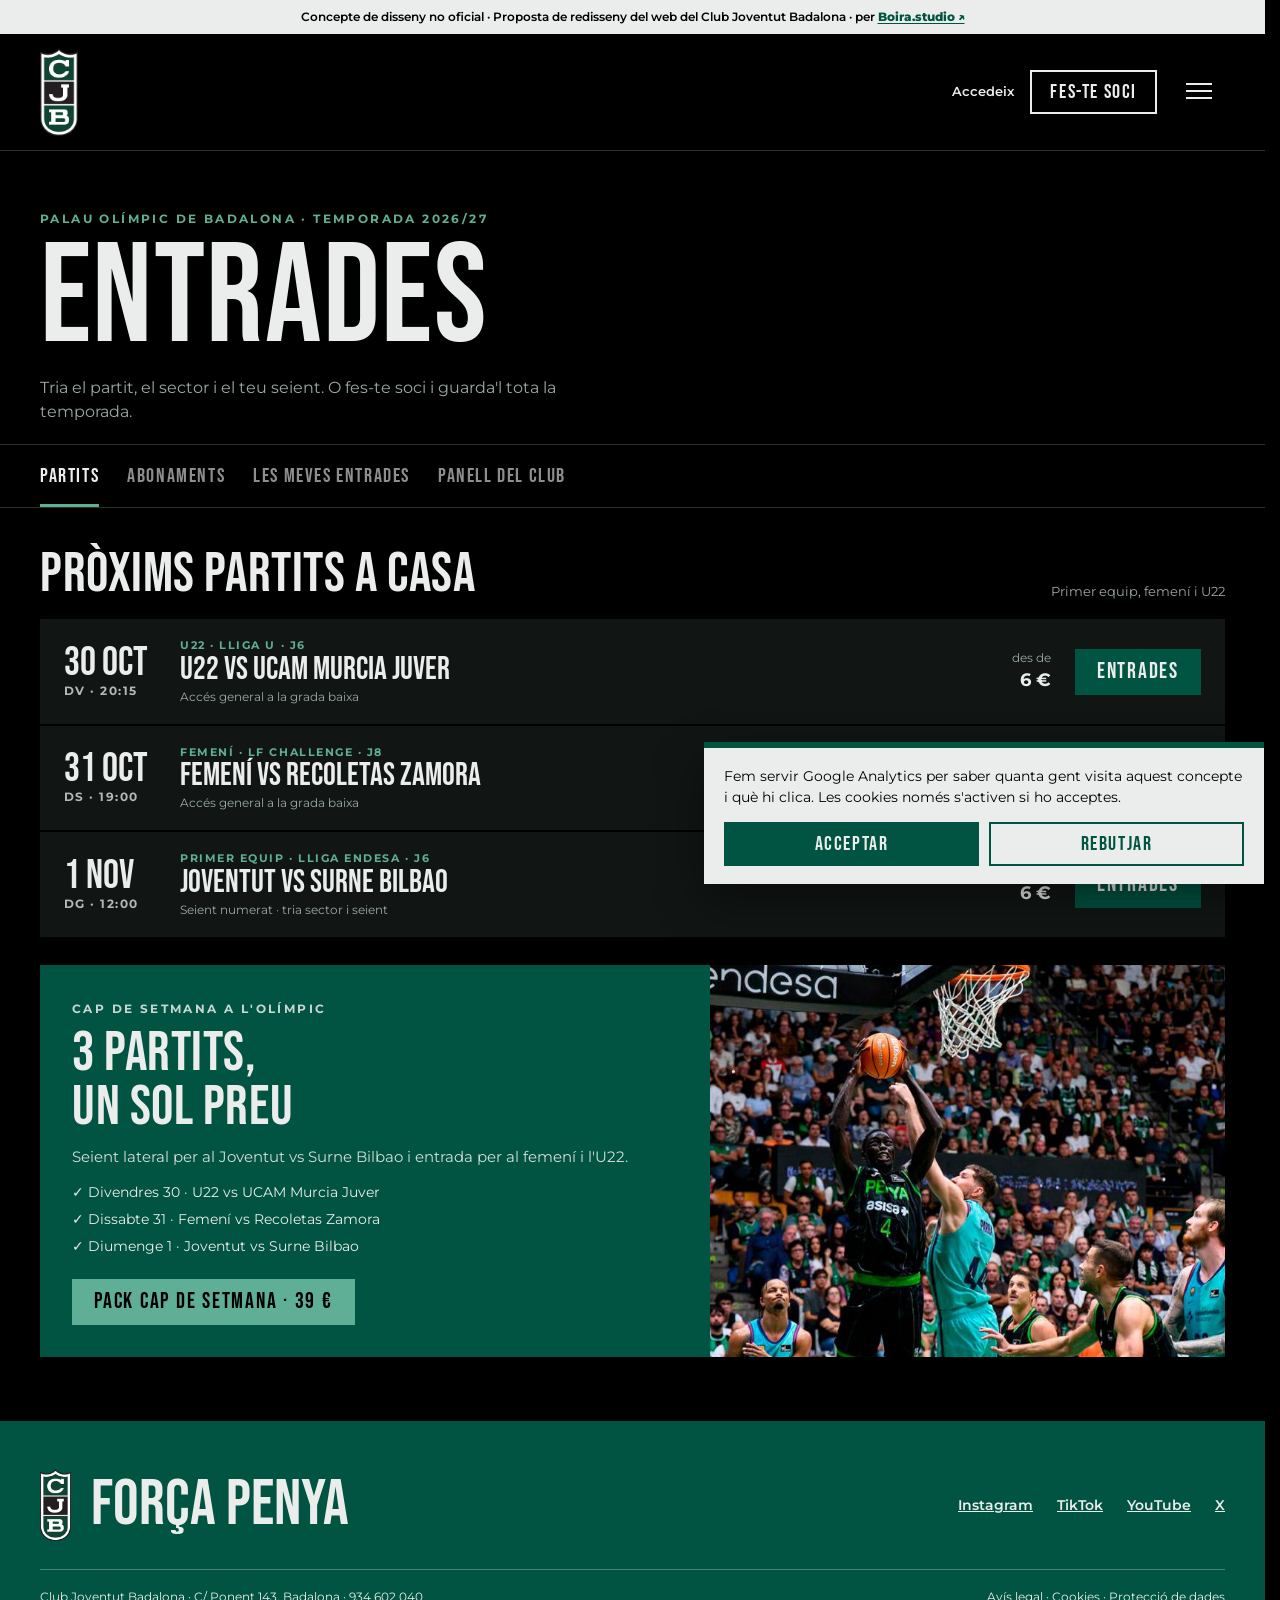
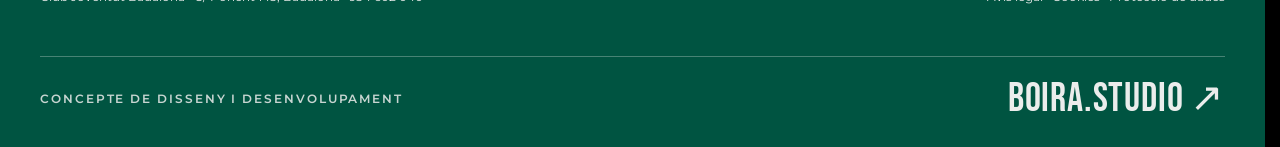
==== commit a20060dc: "Fonts allotjades al web en lloc de Google Fonts - Bebas Neue i Montserrat variable (400-800) en WOFF" ====
--- a/entrades.html
+++ b/entrades.html
@@ -36,8 +36,13 @@
 <meta name="twitter:image" content="https://penya.boira.studio/assets/og-penya.jpg">
 <meta name="twitter:image:alt" content="Així podria ser la Penya: concepte de web no oficial del Club Joventut Badalona">
 <link rel="icon" type="image/png" href="assets/favicon.png">
-<link rel="preconnect" href="https://fonts.googleapis.com">
-<link href="https://fonts.googleapis.com/css2?family=Bebas+Neue&amp;family=Montserrat:wght@400;500;600;700&amp;display=swap" rel="stylesheet">
+<link rel="preload" href="assets/fonts/bebas-neue.woff2" as="font" type="font/woff2" crossorigin>
+<link rel="preload" href="assets/fonts/montserrat-var.woff2" as="font" type="font/woff2" crossorigin>
+<style>
+/* Fonts allotjades al mateix web (OFL, vegeu assets/fonts/): carreguen abans, queden a la memòria cau entre pàgines i no depenen de Google */
+@font-face{font-family:'Bebas Neue';src:url(assets/fonts/bebas-neue.woff2) format('woff2');font-weight:400;font-style:normal;font-display:block}
+@font-face{font-family:'Montserrat';src:url(assets/fonts/montserrat-var.woff2) format('woff2-variations'),url(assets/fonts/montserrat-var.woff2) format('woff2');font-weight:400 800;font-style:normal;font-display:swap}
+</style>
 <style>
 body{margin:0;background:#000000}
 a{color:#EBEDEC}a:hover{color:#ffffff}
@@ -272,6 +277,7 @@
 }
 @view-transition{navigation:auto}
 #site-header{view-transition-name:site-header}
+.logo-home{display:block;line-height:0;transition:opacity .2s}.logo-home:hover{opacity:.85}
 a.boira{color:#005441;font-weight:800;text-decoration:underline;text-underline-offset:2px;white-space:nowrap}
 a.boira:hover{color:#000}
 .boira-credit{display:flex;justify-content:space-between;align-items:center;gap:16px;flex-wrap:wrap;margin-top:22px;padding-top:22px;border-top:1px solid rgba(235,237,236,.3)}
@@ -429,7 +435,7 @@
 #sub button.on{opacity:1;border-color:var(--acc)}
 #sub .badge{font-family:Montserrat;font-size:11px;font-weight:700;background:var(--acc);color:#000;border-radius:99px;padding:1px 7px;letter-spacing:0}
 #app{padding-top:32px;padding-bottom:64px}
-#app>*{animation:fadein .35s ease both}
+#app.anim>*{animation:fadein .35s ease both}
 @keyframes fadein{from{opacity:0;transform:translateY(8px)}to{opacity:1;transform:none}}
 @view-transition{navigation:auto}
 #site-header{view-transition-name:site-header}
@@ -455,6 +461,61 @@
 #app button{text-align:inherit}
 .pagehead h1{margin:6px 0 0}
 
+/* Plànol: focus de teclat */
+.sec:focus{outline:none}
+.sec:focus-visible{stroke:#EBEDEC;stroke-width:3}
+/* Checkout */
+.steps{list-style:none;display:flex;gap:6px 18px;margin:0 0 22px;flex-wrap:wrap}
+.steps li{display:flex;align-items:center;gap:8px;font-size:12px;font-weight:700;letter-spacing:.12em;text-transform:uppercase;color:var(--mut)}
+.steps li span{width:26px;height:26px;border-radius:50%;border:1.5px solid #3a4542;display:grid;place-items:center;font-size:11px;letter-spacing:0}
+.steps li.on{color:var(--ink)}
+.steps li.on span{border-color:var(--acc);color:var(--acc)}
+.steps li.done span{background:var(--acc);border-color:var(--acc);color:#000}
+.hold{display:flex;justify-content:space-between;align-items:center;gap:12px;background:#0b0f0e;border-left:4px solid var(--acc);padding:12px 14px;margin-top:16px;font-size:13px}
+.hold b{font-family:"Bebas Neue";font-size:30px;font-weight:400;letter-spacing:.04em;line-height:1}
+.gw{background:#fff;color:#14181a;border-radius:10px;overflow:hidden;font-family:system-ui,-apple-system,"Segoe UI",Roboto,sans-serif}
+.gw-h{display:flex;justify-content:space-between;align-items:center;padding:14px 18px;border-bottom:1px solid #e6e8ea;font-size:13px;font-weight:600}
+.gw-sim{background:#fff1c7;color:#6e5100;font-size:11px;font-weight:700;padding:3px 9px;border-radius:99px;text-transform:uppercase;letter-spacing:.06em}
+.gw-m{display:grid;grid-template-columns:repeat(4,minmax(0,1fr));gap:8px;padding:16px 18px 0}
+.gw-m button{border:1.5px solid #dfe3e6;border-radius:8px;padding:11px 4px;font-size:13px;font-weight:600;color:#14181a;background:#fff;text-align:center !important}
+.gw-m button.on{border-color:#005441;background:#eef6f3;color:#005441;box-shadow:0 0 0 1px #005441 inset}
+.gw-b{padding:16px 18px 20px}
+.gw-b label{display:block;font-size:12px;font-weight:600;color:#5b6266;margin:14px 0 6px}
+.gw-in{border:1.5px solid #dfe3e6;border-radius:8px;padding:12px 14px;font-size:15px;letter-spacing:.08em;display:flex;justify-content:space-between;align-items:center;background:#f6f7f8;color:#2a3034}
+.gw-in span{font-size:11px;font-weight:800;color:#1a3a8f;letter-spacing:.1em}
+.gw-2{display:grid;grid-template-columns:1fr 1fr;gap:12px}
+.gw-test{display:inline-block;font-size:11px;font-weight:700;color:#005441;background:#eef6f3;padding:3px 9px;border-radius:99px}
+.gw-p{font-size:14px;color:#3b4246;line-height:1.55}
+.gw-pay{display:block;width:100%;margin-top:18px;background:#005441;color:#fff;border-radius:8px;padding:15px;font-size:16px;font-weight:700;text-align:center !important;transition:background .2s}
+.gw-pay:hover{background:#00684f}
+.gw-pay.dark{background:#000}
+.gw-f{padding:12px 18px;background:#f4f6f7;font-size:12px;color:#5b6266;display:flex;justify-content:space-between;gap:10px;flex-wrap:wrap}
+.ov{position:fixed;inset:0;z-index:80;background:rgba(0,0,0,.72);display:grid;place-items:center;padding:16px;animation:fadein .2s ease both}
+.ov-box{background:#fff;color:#14181a;border-radius:14px;max-width:380px;width:100%;padding:28px 24px 24px;text-align:center;font-family:system-ui,-apple-system,"Segoe UI",Roboto,sans-serif;box-shadow:0 24px 70px rgba(0,0,0,.55)}
+.ov-box h4{font-size:19px;margin:8px 0 6px;font-family:inherit;font-weight:700}
+.ov-box p{font-size:14px;color:#4a5155;line-height:1.5}
+.ov .bank{font-size:11px;font-weight:700;text-transform:uppercase;letter-spacing:.1em;color:#6b7378}
+.ov-amt{font-size:34px;font-weight:800;margin:10px 0}
+.ov-btns{display:grid;gap:8px;margin-top:20px}
+.ov-btns button{padding:14px;border-radius:9px;font-weight:700;font-size:15px;text-align:center !important}
+.ov-ok{background:#005441;color:#fff}
+.ov-ok.dark{background:#000}
+.ov-no{background:#eef0f1;color:#14181a}
+.ov-spin{width:38px;height:38px;border:4px solid #dfe3e6;border-top-color:#005441;border-radius:50%;margin:4px auto 14px;animation:s .8s linear infinite}
+.ov-tick{width:52px;height:52px;border-radius:50%;background:#005441;color:#fff;display:grid;place-items:center;font-size:26px;margin:0 auto 10px}
+.receipt{display:grid;grid-template-columns:repeat(auto-fit,minmax(150px,1fr));gap:2px;margin:26px 0 18px}
+.receipt div{background:var(--card);padding:16px 18px}
+.receipt small{display:block;font-size:11px;color:var(--mut);text-transform:uppercase;letter-spacing:.12em;margin-bottom:4px}
+.receipt b{font-family:"Bebas Neue";font-weight:400;font-size:26px;line-height:1}
+.acts{display:flex;gap:8px;flex-wrap:wrap;justify-content:center;margin:0 0 26px}
+#toast{position:fixed;left:50%;bottom:24px;transform:translate(-50%,16px);background:var(--ink);color:#000;padding:12px 18px;font-size:13px;font-weight:600;font-family:Montserrat,sans-serif;opacity:0;pointer-events:none;transition:opacity .3s,transform .3s;z-index:90;max-width:calc(100% - 32px);text-align:center}
+#toast.on{opacity:1;transform:translate(-50%,0)}
+@media (max-width:420px){.gw-m{grid-template-columns:1fr 1fr}}
+@media (prefers-reduced-motion:reduce){.ov,.ov-spin{animation:none}}
+
+@media (max-width:420px){#site-header a[href$="#abonaments"]{padding:8px 12px !important;font-size:17px !important}}
+@media (max-width:420px){.steps{gap:6px 12px}.steps li{font-size:10.5px;letter-spacing:.08em;gap:6px}.steps li span{width:22px;height:22px}}
+
 </style>
 </head>
 <body>
@@ -464,7 +525,7 @@
 <header id="site-header" style="position: relative; z-index: 5">
 <div class="wrap" style="display: flex; justify-content: space-between; align-items: center; height: 96px; gap: 24px">
 <div style="display: flex; align-items: center; gap: 36px">
-<img src="assets/escut.png" alt="Escut del Club Joventut Badalona" style="height: 64px; width: auto; display: block">
+<a href="index.html" class="logo-home" aria-label="Inici · Club Joventut Badalona"><img src="assets/escut.png" alt="" style="height: 64px; width: auto; display: block"></a>
 <nav class="sm-hide" aria-label="Principal" style="gap: 28px; font-family: 'Bebas Neue', sans-serif; font-size: 20px; letter-spacing: 0.08em">
 <a href="index.html#calendari" style="text-decoration: none">Partits</a>
 <a href="#" style="text-decoration: none">Equips</a>
@@ -474,8 +535,8 @@
 </nav>
 </div>
 <div style="display: flex; align-items: center; gap: 16px">
-<a href="#" class="sm-hide" style="font-size: 13px; font-weight: 600; text-decoration: none">Accedeix</a>
-<a href="index.html#socis" style="border: 2px solid #EBEDEC; text-decoration: none; padding: 10px 18px; font-family: 'Bebas Neue', sans-serif; font-size: 20px; letter-spacing: 0.08em; line-height: 1">Fes-te soci</a>
+<a href="entrades.html#les-meves" class="sm-hide" style="font-size: 13px; font-weight: 600; text-decoration: none">Accedeix</a>
+<a href="entrades.html#abonaments" style="border: 2px solid #EBEDEC; text-decoration: none; padding: 10px 18px; font-family: 'Bebas Neue', sans-serif; font-size: 20px; letter-spacing: 0.08em; line-height: 1">Fes-te soci</a>
 <button type="button" class="burger" id="burger" aria-label="Obre el menú" aria-expanded="false" aria-controls="menu"><span></span><span></span><span></span></button>
 </div>
 </div>
@@ -627,7 +688,7 @@
 function mapSVG(sel,isOff){
   const secs=SECTORS.map(s=>{const z=Z(s.zone),off=isOff&&isOff(s),[lx,ly]=pt((s.r0+s.r1)/2,(s.a0+s.a1)/2);
     const fs=s.ring==='outer'?10:s.ring==='middle'?9.5:9;
-    return `<path class="sec${off?' off':''}" d="${arc(s)}" fill="${off?'#151a19':z.color}" stroke="${sel===s.id?'#EBEDEC':'#000'}" stroke-width="${sel===s.id?3:1}" opacity="${sel&&sel!==s.id&&!off?.5:1}" ${off?'':`onclick="pickSector('${s.id}')"`}><title>Sector ${s.id} · ${z.name}${off?' · no disponible':''}</title></path>
+    return `<path class="sec${off?' off':''}" d="${arc(s)}" fill="${off?'#151a19':z.color}" stroke="${sel===s.id?'#EBEDEC':'#000'}" stroke-width="${sel===s.id?3:1}" opacity="${sel&&sel!==s.id&&!off?.5:1}" ${off?'aria-disabled="true"':`tabindex="0" role="button" aria-label="Sector ${s.id}, ${z.name}" onclick="pickSector('${s.id}')" onkeydown="if(event.key==='Enter'||event.key===' '){event.preventDefault();pickSector('${s.id}')}"`}><title>Sector ${s.id} · ${z.name}${off?' · no disponible':''}</title></path>
     <text class="lbl" x="${lx.toFixed(1)}" y="${(ly+3.3).toFixed(1)}" text-anchor="middle" font-size="${fs}" fill="${off?'#3a4441':z.txt}">${s.id}</text>`}).join('');
   return `<svg class="map" viewBox="0 0 360 462" role="img" aria-label="Plànol de sectors del Palau Olímpic de Badalona">
    <ellipse cx="${CX}" cy="${CY}" rx="${RX}" ry="${RY}" fill="#0a0e0d" stroke="#26302d" stroke-width="1.5"/>
@@ -783,7 +844,15 @@
 }
 const planTotal=()=>{const p=P(S.planId);return p.flat||Math.round(Z(SEC(S.sector).zone).season*p.f)};
 
-/* ---------- Compra ---------- */
+/* =========================================================
+   Compra · checkout simulat
+   Dades → Pagament (passarel·la de prova) → Verificació del banc → Entrades
+   Cap camp accepta dades de pagament reals: la targeta és de prova i no editable.
+   ========================================================= */
+const HOLD_MIN=10;
+let holdTimer=null;
+const mmss=ms=>{const s=Math.max(0,Math.ceil(ms/1000));return String(Math.floor(s/60)).padStart(2,'0')+':'+String(s%60).padStart(2,'0')};
+const hasSeats=c=>!!(c.seats&&c.seats.length);
 function startCheckout(){
   let c;
   if(S.view==='match'){const m=M(S.matchId);
@@ -792,10 +861,19 @@
   else if(S.view==='pack')c={kind:'pack',matchId:PACK.match,sector:S.sector,zone:SEC(S.sector).zone,seats:S.seats.map(x=>({...x})),total:PACK.price};
   else{const p=P(S.planId);c=p.noSeat?{kind:'season',planId:p.id,seats:[],total:p.flat}
     :{kind:'season',planId:p.id,sector:S.sector,zone:SEC(S.sector).zone,seats:S.seats.map(x=>({...x})),total:planTotal()}}
-  S={tab:S.tab,view:'checkout',cart:c,prev:{...S},form:{name:'',email:'',terms:false},err:''};render();topOfApp();
-}
+  S={tab:S.tab,view:'checkout',step:'dades',cart:c,prev:{...S},form:{name:'',email:'',terms:false},method:'card',err:'',overlay:null,holdUntil:Date.now()+HOLD_MIN*60000};
+  render();topOfApp();startHold();
+}
+function startHold(){clearInterval(holdTimer);holdTimer=setInterval(()=>{
+  if(S.view!=='checkout'){clearInterval(holdTimer);return}
+  const left=S.holdUntil-Date.now();
+  if(left<=0&&!S.overlay){clearInterval(holdTimer);S.step='expired';render();return}
+  const el=$('#hold');if(el)el.textContent=mmss(left);
+},1000)}
+function leaveCheckout(){clearInterval(holdTimer);S=S.prev;render();topOfApp()}
+function stepper(n){return `<ol class="steps" aria-label="Passos de la compra">${['Dades','Pagament','Entrades'].map((l,i)=>`<li class="${i<n?'done':i===n?'on':''}" ${i===n?'aria-current="step"':''}><span>${i<n?'✓':i+1}</span>${l}</li>`).join('')}</ol>`}
 function summary(c){
-  if(c.kind==='pack')return `<b>Pack cap de setmana</b><div class="muted">3 partits · Sector ${c.sector} · Fila ${c.seats[0].row} · Seient ${c.seats[0].seat} per al Bilbao</div>`;
+  if(c.kind==='pack')return `<b>Pack cap de setmana</b><div class="muted">3 partits · Seient per al Bilbao: sector ${c.sector}, fila ${c.seats[0].row}, seient ${c.seats[0].seat}</div><div class="row"><span>1 × Pack adult</span><span>${eur(PACK.price)}</span></div>`;
   if(c.kind==='match'){const m=M(c.matchId);
    const lines=m.seated?c.seats.map(x=>{const t=T(x.type);return `<div class="row"><span>Fila ${x.row} · Seient ${x.seat} <span class="muted">· ${t.name}</span></span><span>${eur(typePrice(m,Z(c.zone),t))}</span></div>`}).join('')
      :TYPES.filter(t=>c.qty[t.id]).map(t=>`<div class="row"><span>${c.qty[t.id]} × ${t.name}</span><span>${eur(c.qty[t.id]*m.ga[t.id])}</span></div>`).join('');
@@ -803,40 +881,95 @@
   const p=P(c.planId);
   return `<b>${p.name}</b><div class="muted">Temporada 2026/27${c.sector?` · Sector ${c.sector} · ${Z(c.zone).name}<br>${c.seats.map(x=>`Fila ${x.row} · Seient ${x.seat}`).join(' · ')}`:' · sense seient fix'}</div>`;
 }
+const totals=c=>`<div class="row"><span>Subtotal</span><span>${eur(c.total)}</span></div><div class="row"><span>Despeses de gestió</span><span>0 €</span></div><div class="row" style="border:0"><b>Total</b><b class="bb" style="font-size:34px">${c.total?eur(c.total):'0 €'}</b></div>`;
+function sidebar(c){return `<div class="card side"><h3>Resum</h3>${summary(c)}<div style="margin-top:10px">${totals(c)}</div>
+  ${S.step!=='expired'?`<div class="hold"><span>${hasSeats(c)?'Seients reservats per a tu':'Comanda reservada'}</span><b id="hold" aria-live="off">${mmss(S.holdUntil-Date.now())}</b></div>`:''}</div>`}
 function vCheckout(){
-  const c=S.cart,f=S.form;
-  return `<button class="back" onclick="S=S.prev;render()">← Enrere</button>
-  <div class="hero"><span class="kicker">Últim pas</span><h2>Finalitza la compra</h2></div>
-  <div class="cols"><div class="card"><h3>Les teves dades</h3>
-   <label for="n">Nom i cognoms${c.kind==='season'?' del titular':''}</label><input class="field" id="n" value="${esc(f.name)}" oninput="S.form.name=this.value" autocomplete="name">
-   <label for="e">Correu electrònic</label><input class="field" id="e" type="email" value="${esc(f.email)}" oninput="S.form.email=this.value" autocomplete="email">
-   <label class="check"><input type="checkbox" ${f.terms?'checked':''} onchange="S.form.terms=this.checked"> Accepto les condicions de compra i la política de privacitat.</label>
-   <div class="paybox">Aquí aniria la passarel·la de pagament (Redsys, Bizum, Apple Pay, Google Pay).<br>En aquest concepte el pagament és simulat i no es cobra res.</div>
-   ${S.err?`<div class="err" role="alert">${S.err}</div>`:''}
-   <button class="btn full" id="pay" onclick="pay()" style="margin-top:14px">Pagar ${eur(c.total)} · simulat</button></div>
-  <div class="card side"><h3>Resum</h3>${summary(c)}<div class="row" style="margin-top:6px"><b>Total</b><b class="bb" style="font-size:30px">${eur(c.total)}</b></div></div></div>`;
-}
-function pay(){
-  const f=S.form;
-  if(!f.name.trim())return S.err='Escriu el nom i cognoms.',render();
-  if(!/^[^\s@]+@[^\s@]+\.[^\s@]+$/.test(f.email))return S.err='El correu no sembla vàlid.',render();
-  if(!f.terms)return S.err='Cal acceptar les condicions.',render();
-  const b=$('#pay');b.disabled=true;b.innerHTML='<span class="spinner"></span> Processant…';
-  setTimeout(()=>{
-    const c=S.cart;let tickets=[];
-    if(c.kind==='match'){const m=M(c.matchId);
-      if(m.seated)tickets=c.seats.map(x=>({code:code(),label:T(x.type).name,matchId:m.id,row:x.row,seat:x.seat}));
-      else TYPES.forEach(t=>{for(let i=0;i<c.qty[t.id];i++)tickets.push({code:code(),label:t.name,matchId:m.id})});}
-    else if(c.kind==='pack'){tickets=[{code:code(),label:'Pack · Adult',matchId:PACK.match,row:c.seats[0].row,seat:c.seats[0].seat},
-      ...PACK.extra.map(id=>({code:code(),label:'Pack · Adult',matchId:id}))];}
-    else{const p=P(c.planId);
-      const labels=p.id==='familiar'?['Adult','Adult','Infantil','Infantil']:[p.id==='jove'?'Jove':p.id==='infantil'?'Infantil':'Adult'];
-      tickets=p.noSeat?[{code:code(),label:'Aficionat'}]:c.seats.map((x,i)=>({code:code(),label:labels[i],row:x.row,seat:x.seat}));}
-    const o={id:'C'+Date.now().toString(36).toUpperCase(),...c,name:f.name.trim(),email:f.email.trim(),at:new Date().toISOString(),tickets};
-    db.orders.unshift(o);save();
-    S={tab:'mine',view:'done',orderId:o.id};setHash('les-meves');render();topOfApp();
-  },1100);
-}
+  const c=S.cart,f=S.form,err=S.err?`<div class="err" role="alert">${S.err}</div>`:'';
+  if(S.step==='expired')return `<div class="hero"><span class="kicker">Finalitza la compra</span><h2>S'ha acabat el temps</h2></div>${stepper(0)}
+   <div class="card"><p>Han passat ${HOLD_MIN} minuts i hem alliberat ${hasSeats(c)?'els seients':'la reserva'} perquè altres penyistes els puguin comprar. No s'ha fet cap càrrec.</p>
+   <button class="btn" style="margin-top:18px" onclick="S=S.prev;if(S.seats)S.seats=[];render();topOfApp()">Torna a triar</button></div>`;
+  if(S.step==='dades')return `<button class="back" onclick="leaveCheckout()">← Enrere</button>
+   <div class="hero"><span class="kicker">Finalitza la compra</span><h2>Les teves dades</h2></div>${stepper(0)}
+   <div class="cols"><div class="card"><h3>Qui ve a l'Olímpic?</h3>
+    <label for="n">Nom i cognoms${c.kind==='season'?' del titular':''}</label><input class="field" id="n" value="${esc(f.name)}" oninput="S.form.name=this.value" autocomplete="name">
+    <label for="e">Correu electrònic</label><input class="field" id="e" type="email" inputmode="email" value="${esc(f.email)}" oninput="S.form.email=this.value" autocomplete="email">
+    <p class="muted" style="margin-top:6px">Hi enviarem ${c.kind==='season'?'el carnet':'les entrades'} i el rebut.</p>
+    <label class="check"><input type="checkbox" id="t" ${f.terms?'checked':''} onchange="S.form.terms=this.checked"> Accepto les condicions de compra i la política de privacitat.</label>
+    ${err}
+    <button class="btn full" style="margin-top:18px" onclick="toPay()">${c.total?'Continuar al pagament':'Confirmar entrades gratuïtes'}</button></div>
+   ${sidebar(c)}</div>`;
+  // pas de pagament
+  const methods=[['card','Targeta'],['bizum','Bizum'],['apple','Apple Pay'],['google','Google Pay']];
+  return `<button class="back" onclick="S.step='dades';S.err='';render()">← Les teves dades</button>
+  <div class="hero"><span class="kicker">Finalitza la compra</span><h2>Pagament</h2></div>${stepper(1)}
+  <div class="cols"><div>
+   <div class="gw">
+    <div class="gw-h"><span>🔒 Pagament segur</span><span class="gw-sim">Simulació</span></div>
+    <div class="gw-m" role="radiogroup" aria-label="Mètode de pagament">${methods.map(([id,l])=>`<button role="radio" aria-checked="${S.method===id}" class="${S.method===id?'on':''}" onclick="S.method='${id}';S.err='';render()">${l}</button>`).join('')}</div>
+    <div class="gw-b">${gwBody(c)}</div>
+    <div class="gw-f"><span>Comerç: Club Joventut Badalona</span><span>Import <b>${eur(c.total)}</b></span></div>
+   </div>
+   ${err}
+   <p class="muted" style="margin-top:12px">Passarel·la de demostració: no es cobra res i no es demanen dades de pagament reals.</p>
+  </div>${sidebar(c)}</div>${S.overlay?overlayHTML(c):''}`;
+}
+function gwBody(c){
+  const amt=eur(c.total);
+  if(S.method==='card')return `<span class="gw-test">Targeta de prova</span>
+    <label>Número de targeta</label><div class="gw-in">4242 4242 4242 4242<span>VISA</span></div>
+    <div class="gw-2"><div><label>Caducitat</label><div class="gw-in">12 / 28</div></div><div><label>CVC</label><div class="gw-in">•••</div></div></div>
+    <button class="gw-pay" onclick="startPay()">Pagar ${amt}</button>`;
+  if(S.method==='bizum')return `<p class="gw-p">T'enviarem una sol·licitud de pagament a l'app del teu banc. L'hauràs d'acceptar des del mòbil.</p>
+    <button class="gw-pay" onclick="startPay()">Pagar ${amt} amb Bizum</button>`;
+  const n=S.method==='apple'?'Apple Pay':'Google Pay';
+  return `<p class="gw-p">S'obrirà la finestra de pagament del teu dispositiu amb la targeta que hi tinguis desada.</p>
+    <button class="gw-pay dark" onclick="startPay()">Pagar amb ${n}</button>`;
+}
+function overlayHTML(c){
+  const amt=eur(c.total),wallet=S.method==='apple'||S.method==='google',wn=S.method==='apple'?'Apple Pay':'Google Pay';
+  let box='';
+  if(S.overlay==='connect')box=`<div class="ov-spin"></div><h4>Connectant amb ${S.method==='bizum'?'Bizum':wallet?wn:'el teu banc'}…</h4><p>No tanquis aquesta finestra.</p>`;
+  if(S.overlay==='verify')box=wallet
+   ?`<span class="bank">${wn} · simulació</span><h4>Club Joventut Badalona</h4><div class="ov-amt">${amt}</div><p>Targeta desada acabada en 4242</p>
+     <div class="ov-btns"><button class="ov-ok dark" data-autofocus onclick="confirmPay()">Confirmar amb ${S.method==='apple'?'Face ID':'empremta'}</button><button class="ov-no" onclick="cancelPay()">Cancel·lar</button></div>`
+   :`<span class="bank">${S.method==='bizum'?'Bizum':'Banc de prova · 3D Secure'} · simulació</span><h4>${S.method==='bizum'?'Accepta la sol·licitud':'Verifica el pagament'}</h4>
+     <p>${S.method==='bizum'?'Club Joventut Badalona et demana':'Pagament a Club Joventut Badalona amb la targeta ···· 4242 per'}</p><div class="ov-amt">${amt}</div>
+     <p style="font-size:12px">En un pagament real ho confirmaries a l'app del teu banc.</p>
+     <div class="ov-btns"><button class="ov-ok" data-autofocus onclick="confirmPay()">Confirmar</button><button class="ov-no" onclick="cancelPay()">Cancel·lar</button></div>`;
+  if(S.overlay==='ok')box=`<div class="ov-tick">✓</div><h4>Pagament acceptat</h4><p>Generant ${c.kind==='season'?'el carnet':'les entrades'}…</p>`;
+  return `<div class="ov" role="dialog" aria-modal="true" aria-label="Pagament"><div class="ov-box">${box}</div></div>`;
+}
+function toPay(){
+  const f=S.form;S.err='';
+  if(!f.name.trim()){S.err='Escriu el nom i cognoms.';render();$('#n').focus();return}
+  if(!/^[^\s@]+@[^\s@]+\.[^\s@]+$/.test(f.email.trim())){S.err='El correu no sembla vàlid.';render();$('#e').focus();return}
+  if(!f.terms){S.err='Cal acceptar les condicions de compra.';render();$('#t').focus();return}
+  if(!S.cart.total)return finalize('free');
+  S.step='pagament';render();topOfApp();
+}
+function startPay(){S.err='';S.overlay='connect';render();setTimeout(()=>{if(S.overlay==='connect'){S.overlay='verify';render()}},1300)}
+function cancelPay(){S.overlay=null;S.err='Has cancel·lat el pagament. No s\'ha fet cap càrrec.';render()}
+function confirmPay(){S.overlay='ok';render();setTimeout(()=>finalize(S.method),1100)}
+addEventListener('keydown',e=>{if(e.key==='Escape'&&S.view==='checkout'&&S.overlay==='verify')cancelPay()});
+const METHOD={card:'Targeta ···· 4242',bizum:'Bizum',apple:'Apple Pay',google:'Google Pay',free:'Sense cost'};
+function finalize(method){
+  clearInterval(holdTimer);
+  const c=S.cart,f=S.form;let tickets=[];
+  if(c.kind==='match'){const m=M(c.matchId);
+    if(m.seated)tickets=c.seats.map(x=>({code:code(),label:T(x.type).name,matchId:m.id,row:x.row,seat:x.seat}));
+    else TYPES.forEach(t=>{for(let i=0;i<c.qty[t.id];i++)tickets.push({code:code(),label:t.name,matchId:m.id})});}
+  else if(c.kind==='pack'){tickets=[{code:code(),label:'Pack · Adult',matchId:PACK.match,row:c.seats[0].row,seat:c.seats[0].seat},
+    ...PACK.extra.map(id=>({code:code(),label:'Pack · Adult',matchId:id}))];}
+  else{const p=P(c.planId);
+    const labels=p.id==='familiar'?['Adult','Adult','Infantil','Infantil']:[p.id==='jove'?'Jove':p.id==='infantil'?'Infantil':'Adult'];
+    tickets=p.noSeat?[{code:code(),label:'Aficionat'}]:c.seats.map((x,i)=>({code:code(),label:labels[i],row:x.row,seat:x.seat}));}
+  const o={id:'CJB-'+Date.now().toString(36).toUpperCase().slice(-6),...c,name:f.name.trim(),email:f.email.trim(),at:new Date().toISOString(),method,tickets};
+  db.orders.unshift(o);save();
+  S={tab:'mine',view:'done',orderId:o.id};setHash('les-meves');render();topOfApp();
+}
+function toast(t){let el=$('#toast');if(!el){el=document.createElement('div');el.id='toast';el.setAttribute('role','status');document.body.appendChild(el)}
+  el.textContent=t;el.classList.add('on');clearTimeout(el._t);el._t=setTimeout(()=>el.classList.remove('on'),2800)}
 function ticketsHTML(o){
   return `<div class="tickets">`+o.tickets.map(t=>{
     const m=t.matchId&&M(t.matchId);
@@ -847,12 +980,21 @@
     return `<div class="ticket"><div class="top"><div><small>${kind} · ${t.label}</small><h4>${esc(head)}</h4><div style="font-size:12px">${sub}</div></div><img src="assets/escut.png" alt=""></div>
      <div class="body">${qr(t.code)}<div><div style="font-size:10px;color:#5d6663;text-transform:uppercase;letter-spacing:.06em">Titular</div><b>${esc(o.name)}</b>${where}<div class="code">${t.code}</div></div></div></div>`}).join('')+`</div>`;
 }
+function walletActs(){return `<div class="acts">
+  <button class="btn" onclick="toast('Concepte: aquí s\\'afegirien les entrades a Apple Wallet.')">Afegir a Apple Wallet</button>
+  <button class="btn" onclick="toast('Concepte: aquí s\\'afegirien les entrades a Google Wallet.')">Afegir a Google Wallet</button>
+  <button class="btn ghost" onclick="toast('Concepte: aquí es descarregaria el PDF de les entrades.')">Descarregar PDF</button></div>`}
 function vDone(){
   const o=db.orders.find(x=>x.id===S.orderId);
-  return `<div class="ok" aria-hidden="true">✓</div><div class="center"><h2 style="font-size:56px">Ens veiem a l'Olímpic!</h2>
-   <p class="muted" style="margin-top:8px">Comanda ${o.id} · ${eur(o.total)}<br>En la versió real, rebries les entrades a ${esc(o.email)} i les podries afegir al Wallet.</p></div>
-   <div style="margin:26px 0">${ticketsHTML(o)}</div>
-   <div class="center"><button class="btn ghost" onclick="go('matches')">Tornar als partits</button></div>`;
+  if(!o){setTimeout(()=>go('mine'));return ''}
+  const d=new Date(o.at);
+  return `${stepper(3)}<div class="ok" aria-hidden="true">✓</div><div class="center"><span class="kicker">Compra confirmada</span><h2 style="font-size:clamp(48px,7vw,80px)">Ens veiem a l'Olímpic!</h2>
+   <p class="muted" style="margin-top:10px">Hem enviat ${o.kind==='season'?'el carnet':'les entrades'} i el rebut a <b style="color:var(--ink)">${esc(o.email)}</b> <span>(simulat)</span>.</p></div>
+   <div class="receipt"><div><small>Comanda</small><b>${o.id}</b></div><div><small>Data</small><b>${d.toLocaleDateString('ca-ES')} · ${d.toLocaleTimeString('ca-ES',{hour:'2-digit',minute:'2-digit'})}</b></div>
+    <div><small>Pagament</small><b>${METHOD[o.method]||'Targeta'}</b></div><div><small>Total</small><b>${o.total?eur(o.total):'0 €'}</b></div></div>
+   ${walletActs()}
+   ${ticketsHTML(o)}
+   <div class="center" style="margin-top:28px"><button class="btn ghost" onclick="go('matches')">Tornar als partits</button></div>`;
 }
 function orderTitle(o){if(o.kind==='pack')return 'Pack cap de setmana';if(o.kind==='match')return title(M(o.matchId));return P(o.planId).name}
 function vMine(){
@@ -883,7 +1025,10 @@
 function render(){
   const v={matches:vMatches,match:vMatch,pack:vPack,season:vSeason,plan:vPlan,checkout:vCheckout,done:vDone,mine:vMine,admin:vAdmin}[S.view];
   const old=$('#seats');if(old)S.sl=old.scrollLeft;
+  const key=S.view+'|'+(S.step||'')+'|'+(S.matchId||S.planId||'');
+  $('#app').classList.toggle('anim',key!==render.last);render.last=key;
   $('#app').innerHTML=v();
+  const af=$('[data-autofocus]');if(af)af.focus();
   const g=$('#seats');if(g)g.scrollLeft=S.sl!=null?S.sl:(g.scrollWidth-g.clientWidth)/2;
   let bar='';
   if(S.view==='match'){const m=M(S.matchId);
@@ -907,9 +1052,8 @@
   if(h==='panell')return go('admin',false);
   S={tab:'matches',view:'matches'};render();
 }
-// Si el bàner de cookies és obert, la barra del total queda per sobre i no la tapa
-function placeBar(){const ck=document.querySelector('#ck.on'),b=$('#bar');if(b)b.style.bottom=ck?(ck.offsetHeight+24)+'px':'0'}
-document.addEventListener('click',e=>{if(e.target.closest('#ck'))setTimeout(placeBar,60)});
+// Si hi ha barra del total, el bàner de cookies s'aixeca per sobre i no la tapa
+function placeBar(){const ck=$('#ck'),b=$('#bar .in');if(ck)ck.style.bottom=b?(b.offsetHeight+16)+'px':''}
 addEventListener('resize',placeBar);
 addEventListener('load',placeBar);
 addEventListener('hashchange',route);
